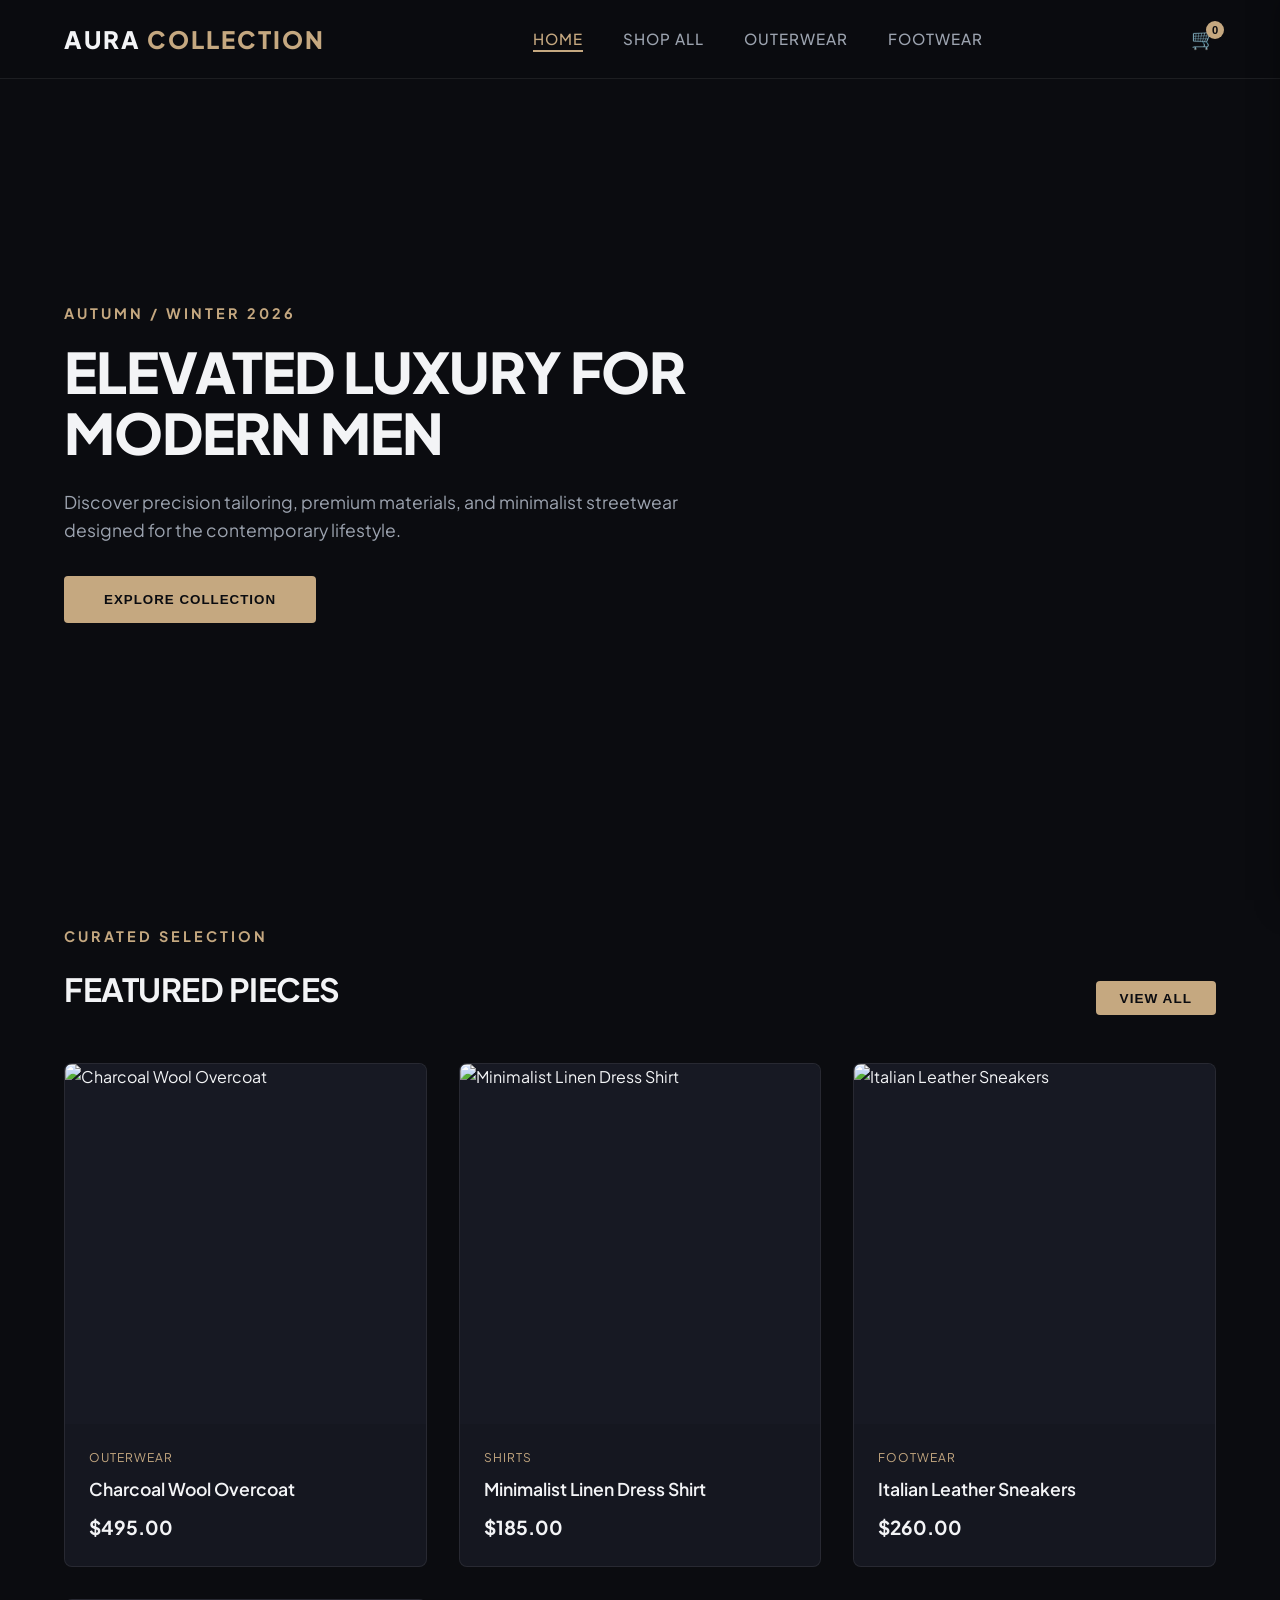
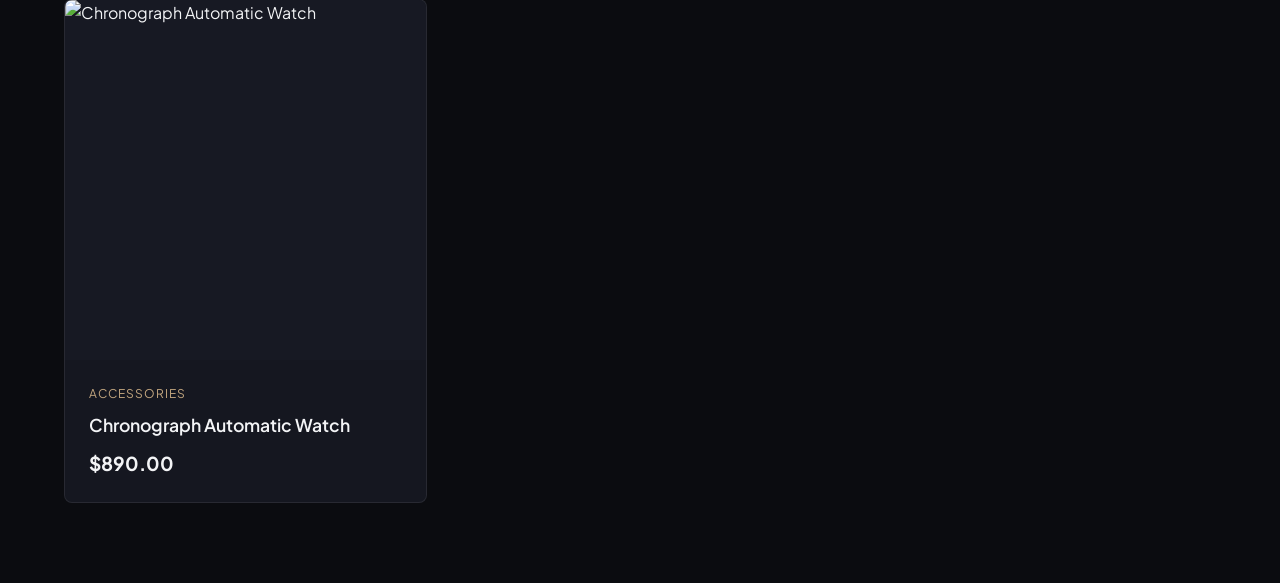
==== index.html @ 89513f7e "Add files via upload first commit" ====
<!DOCTYPE html>
<html lang="en">
<head>
  <meta charset="UTF-8">
  <meta name="viewport" content="width=device-width, initial-scale=1.0">
  <title>AURA | Modern Luxury Men's Wear</title>
  <meta name="description" content="Discover premium luxury streetwear and tailored menswear collections at AURA. High quality jackets, dress shirts, sneakers, and accessories.">
  <link rel="preconnect" href="https://fonts.googleapis.com">
  <link rel="preconnect" href="https://fonts.gstatic.com" crossorigin>
  <link href="https://fonts.googleapis.com/css2?family=Plus+Jakarta+Sans:wght@300;400;500;600;700;800&display=swap" rel="stylesheet">
  <link rel="stylesheet" href="styles.css">
  <script src="https://kit.fontawesome.com/a076d05399.js" crossorigin="anonymous"></script>
</head>
<body>

  <!-- Navigation -->
  <nav class="navbar">
    <a href="#" class="brand-logo" onclick="showPage('home')">AURA <span>COLLECTION</span></a>
    <ul class="nav-links">
      <li><a href="#home" class="nav-link active" onclick="showPage('home')">Home</a></li>
      <li><a href="#shop" class="nav-link" onclick="showPage('shop')">Shop All</a></li>
      <li><a href="#outerwear" class="nav-link" onclick="filterCategory('outerwear')">Outerwear</a></li>
      <li><a href="#footwear" class="nav-link" onclick="filterCategory('footwear')">Footwear</a></li>
    </ul>
    <div class="nav-actions">
      <button class="icon-btn" onclick="toggleCart()" id="cartIconBtn" aria-label="View Shopping Cart">
        🛒 <span class="badge" id="cartCount">0</span>
      </button>
    </div>
  </nav>

  <!-- HOME PAGE -->
  <div id="home" class="page-view active">
    <section class="hero-section">
      <div class="hero-content">
        <p class="hero-subtitle">Autumn / Winter 2026</p>
        <h1 class="hero-title">ELEVATED LUXURY FOR MODERN MEN</h1>
        <p class="hero-description">Discover precision tailoring, premium materials, and minimalist streetwear designed for the contemporary lifestyle.</p>
        <button class="btn-primary" onclick="showPage('shop')">Explore Collection</button>
      </div>
    </section>

    <section class="section">
      <div class="section-header">
        <div>
          <p class="hero-subtitle">Curated Selection</p>
          <h2 class="section-title">FEATURED PIECES</h2>
        </div>
        <button class="btn-primary" style="padding: 0.6rem 1.5rem; font-size: 0.85rem;" onclick="showPage('shop')">View All</button>
      </div>

      <div class="product-grid" id="featuredGrid">
        <!-- Injected via app.js -->
      </div>
    </section>
  </div>

  <!-- SHOP PAGE -->
  <div id="shop" class="page-view">
    <section class="section">
      <div class="section-header">
        <div>
          <p class="hero-subtitle">Catalog</p>
          <h2 class="section-title">ALL PRODUCTS</h2>
        </div>
      </div>
      <div class="product-grid" id="shopGrid">
        <!-- Injected via app.js -->
      </div>
    </section>
  </div>

  <!-- PRODUCT DETAIL PAGE -->
  <div id="product-detail" class="page-view">
    <div class="detail-container" id="detailContainer">
      <!-- Injected dynamically -->
    </div>
  </div>

  <!-- CART DRAWER -->
  <div class="cart-drawer" id="cartDrawer">
    <div class="cart-header">
      <h3>YOUR BAG</h3>
      <button class="icon-btn" onclick="toggleCart()">✕</button>
    </div>
    <div class="cart-items" id="cartItemsContainer">
      <p style="color: var(--text-muted); text-align: center; margin-top: 2rem;">Your cart is empty.</p>
    </div>
    <div class="cart-footer">
      <div class="cart-total">
        <span>Subtotal</span>
        <span id="cartSubtotal">$0.00</span>
      </div>
      <button class="btn-primary" style="width: 100%;" onclick="checkout()">Proceed to Checkout</button>
    </div>
  </div>

  <!-- TOAST CONTAINER -->
  <div class="toast-container" id="toastContainer"></div>

  <script src="app.js"></script>
</body>
</html>
---- styles.css ----
/* Modern Luxury Men's Wear Aesthetic */
:root {
  --bg-primary: #0b0c10;
  --bg-secondary: #12141c;
  --bg-card: rgba(26, 29, 41, 0.7);
  --accent-gold: #c5a880;
  --accent-gold-hover: #e0c397;
  --text-main: #f3f4f6;
  --text-muted: #9ca3af;
  --border-color: rgba(255, 255, 255, 0.08);
  --font-family: 'Plus Jakarta Sans', -apple-system, BlinkMacSystemFont, sans-serif;
  --transition: all 0.3s cubic-bezier(0.4, 0, 0.2, 1);
}

* {
  margin: 0;
  padding: 0;
  box-sizing: border-box;
}

body {
  font-family: var(--font-family);
  background-color: var(--bg-primary);
  color: var(--text-main);
  overflow-x: hidden;
  line-height: 1.6;
}

/* Glassmorphism Navigation */
.navbar {
  position: fixed;
  top: 0;
  left: 0;
  width: 100%;
  display: flex;
  justify-content: space-between;
  align-items: center;
  padding: 1.25rem 4rem;
  background: rgba(11, 12, 16, 0.8);
  backdrop-filter: blur(16px);
  -webkit-backdrop-filter: blur(16px);
  border-bottom: 1px solid var(--border-color);
  z-index: 1000;
  transition: var(--transition);
}

.brand-logo {
  font-size: 1.5rem;
  font-weight: 800;
  letter-spacing: 2px;
  color: var(--text-main);
  text-transform: uppercase;
  text-decoration: none;
}

.brand-logo span {
  color: var(--accent-gold);
}

.nav-links {
  display: flex;
  gap: 2.5rem;
  list-style: none;
}

.nav-link {
  color: var(--text-muted);
  text-decoration: none;
  font-weight: 500;
  font-size: 0.95rem;
  letter-spacing: 1px;
  text-transform: uppercase;
  transition: var(--transition);
  position: relative;
}

.nav-link:hover, .nav-link.active {
  color: var(--accent-gold);
}

.nav-link::after {
  content: '';
  position: absolute;
  bottom: -4px;
  left: 0;
  width: 0%;
  height: 2px;
  background: var(--accent-gold);
  transition: var(--transition);
}

.nav-link:hover::after, .nav-link.active::after {
  width: 100%;
}

.nav-actions {
  display: flex;
  align-items: center;
  gap: 1.5rem;
}

.icon-btn {
  background: none;
  border: none;
  color: var(--text-main);
  font-size: 1.25rem;
  cursor: pointer;
  position: relative;
  transition: var(--transition);
}

.icon-btn:hover {
  color: var(--accent-gold);
  transform: translateY(-2px);
}

.badge {
  position: absolute;
  top: -6px;
  right: -8px;
  background: var(--accent-gold);
  color: var(--bg-primary);
  font-size: 0.7rem;
  font-weight: 700;
  width: 18px;
  height: 18px;
  border-radius: 50%;
  display: flex;
  align-items: center;
  justify-content: center;
}

/* Page Views Container */
.page-view {
  display: none;
  padding-top: 5rem;
  min-height: 100vh;
  animation: fadeIn 0.4s ease;
}

.page-view.active {
  display: block;
}

@keyframes fadeIn {
  from { opacity: 0; transform: translateY(10px); }
  to { opacity: 1; transform: translateY(0); }
}

/* Hero Section */
.hero-section {
  position: relative;
  height: 85vh;
  background: linear-gradient(to right, rgba(11, 12, 16, 0.9), rgba(11, 12, 16, 0.3)), url('images/hero.jpg') center/cover no-repeat;
  display: flex;
  align-items: center;
  padding: 0 4rem;
}

.hero-content {
  max-width: 650px;
}

.hero-subtitle {
  color: var(--accent-gold);
  font-size: 0.9rem;
  font-weight: 700;
  letter-spacing: 3px;
  text-transform: uppercase;
  margin-bottom: 1rem;
}

.hero-title {
  font-size: 3.5rem;
  line-height: 1.1;
  font-weight: 800;
  margin-bottom: 1.5rem;
  letter-spacing: -1px;
}

.hero-description {
  color: var(--text-muted);
  font-size: 1.1rem;
  margin-bottom: 2rem;
}

.btn-primary {
  display: inline-block;
  background: var(--accent-gold);
  color: var(--bg-primary);
  padding: 1rem 2.5rem;
  font-weight: 700;
  letter-spacing: 1px;
  text-transform: uppercase;
  text-decoration: none;
  border: none;
  border-radius: 4px;
  cursor: pointer;
  transition: var(--transition);
}

.btn-primary:hover {
  background: var(--accent-gold-hover);
  transform: translateY(-2px);
  box-shadow: 0 10px 25px rgba(197, 168, 128, 0.3);
}

/* Products Section */
.section {
  padding: 5rem 4rem;
}

.section-header {
  display: flex;
  justify-content: space-between;
  align-items: flex-end;
  margin-bottom: 3rem;
}

.section-title {
  font-size: 2rem;
  font-weight: 700;
  letter-spacing: -0.5px;
}

.product-grid {
  display: grid;
  grid-template-columns: repeat(auto-fill, minmax(280px, 1fr));
  gap: 2rem;
}

.product-card {
  background: var(--bg-card);
  border: 1px solid var(--border-color);
  border-radius: 8px;
  overflow: hidden;
  transition: var(--transition);
  cursor: pointer;
}

.product-card:hover {
  transform: translateY(-8px);
  border-color: rgba(197, 168, 128, 0.4);
  box-shadow: 0 15px 35px rgba(0, 0, 0, 0.5);
}

.product-image-wrap {
  position: relative;
  width: 100%;
  height: 360px;
  overflow: hidden;
  background: #171923;
}

.product-image {
  width: 100%;
  height: 100%;
  object-fit: cover;
  transition: transform 0.5s ease;
}

.product-card:hover .product-image {
  transform: scale(1.08);
}

.product-info {
  padding: 1.5rem;
}

.product-category {
  color: var(--accent-gold);
  font-size: 0.75rem;
  text-transform: uppercase;
  letter-spacing: 1px;
  margin-bottom: 0.5rem;
}

.product-name {
  font-size: 1.1rem;
  font-weight: 600;
  margin-bottom: 0.5rem;
}

.product-price {
  font-size: 1.2rem;
  font-weight: 700;
  color: var(--text-main);
}

/* Product Detail Page */
.detail-container {
  display: grid;
  grid-template-columns: 1fr 1fr;
  gap: 4rem;
  padding: 3rem 4rem;
  max-width: 1300px;
  margin: 0 auto;
}

.detail-gallery img {
  width: 100%;
  height: 550px;
  object-fit: cover;
  border-radius: 8px;
  border: 1px solid var(--border-color);
}

.detail-info {
  display: flex;
  flex-direction: column;
  justify-content: center;
}

.size-selector {
  display: flex;
  gap: 0.75rem;
  margin: 1.5rem 0;
}

.size-btn {
  width: 45px;
  height: 45px;
  border: 1px solid var(--border-color);
  background: transparent;
  color: var(--text-main);
  border-radius: 4px;
  font-weight: 600;
  cursor: pointer;
  transition: var(--transition);
}

.size-btn:hover, .size-btn.selected {
  border-color: var(--accent-gold);
  background: var(--accent-gold);
  color: var(--bg-primary);
}

/* Slide-out Cart Drawer */
.cart-drawer {
  position: fixed;
  top: 0;
  right: -420px;
  width: 400px;
  height: 100vh;
  background: var(--bg-secondary);
  border-left: 1px solid var(--border-color);
  z-index: 1001;
  transition: right 0.4s cubic-bezier(0.4, 0, 0.2, 1);
  display: flex;
  flex-direction: column;
  padding: 2rem;
  box-shadow: -10px 0 30px rgba(0,0,0,0.7);
}

.cart-drawer.open {
  right: 0;
}

.cart-header {
  display: flex;
  justify-content: space-between;
  align-items: center;
  padding-bottom: 1.5rem;
  border-bottom: 1px solid var(--border-color);
}

.cart-items {
  flex: 1;
  overflow-y: auto;
  margin: 1.5rem 0;
}

.cart-item {
  display: flex;
  gap: 1rem;
  margin-bottom: 1.25rem;
  background: rgba(255, 255, 255, 0.03);
  padding: 0.75rem;
  border-radius: 6px;
}

.cart-item img {
  width: 70px;
  height: 85px;
  object-fit: cover;
  border-radius: 4px;
}

.cart-item-details {
  flex: 1;
}

.cart-footer {
  border-top: 1px solid var(--border-color);
  padding-top: 1.5rem;
}

.cart-total {
  display: flex;
  justify-content: space-between;
  font-size: 1.2rem;
  font-weight: 700;
  margin-bottom: 1.5rem;
}

/* Toast Notifications */
.toast-container {
  position: fixed;
  bottom: 2rem;
  right: 2rem;
  z-index: 2000;
}

.toast {
  background: var(--accent-gold);
  color: var(--bg-primary);
  padding: 1rem 1.5rem;
  border-radius: 6px;
  font-weight: 700;
  box-shadow: 0 10px 25px rgba(0, 0, 0, 0.4);
  margin-top: 0.5rem;
  animation: slideUp 0.3s ease;
}

@keyframes slideUp {
  from { opacity: 0; transform: translateY(20px); }
  to { opacity: 1; transform: translateY(0); }
}
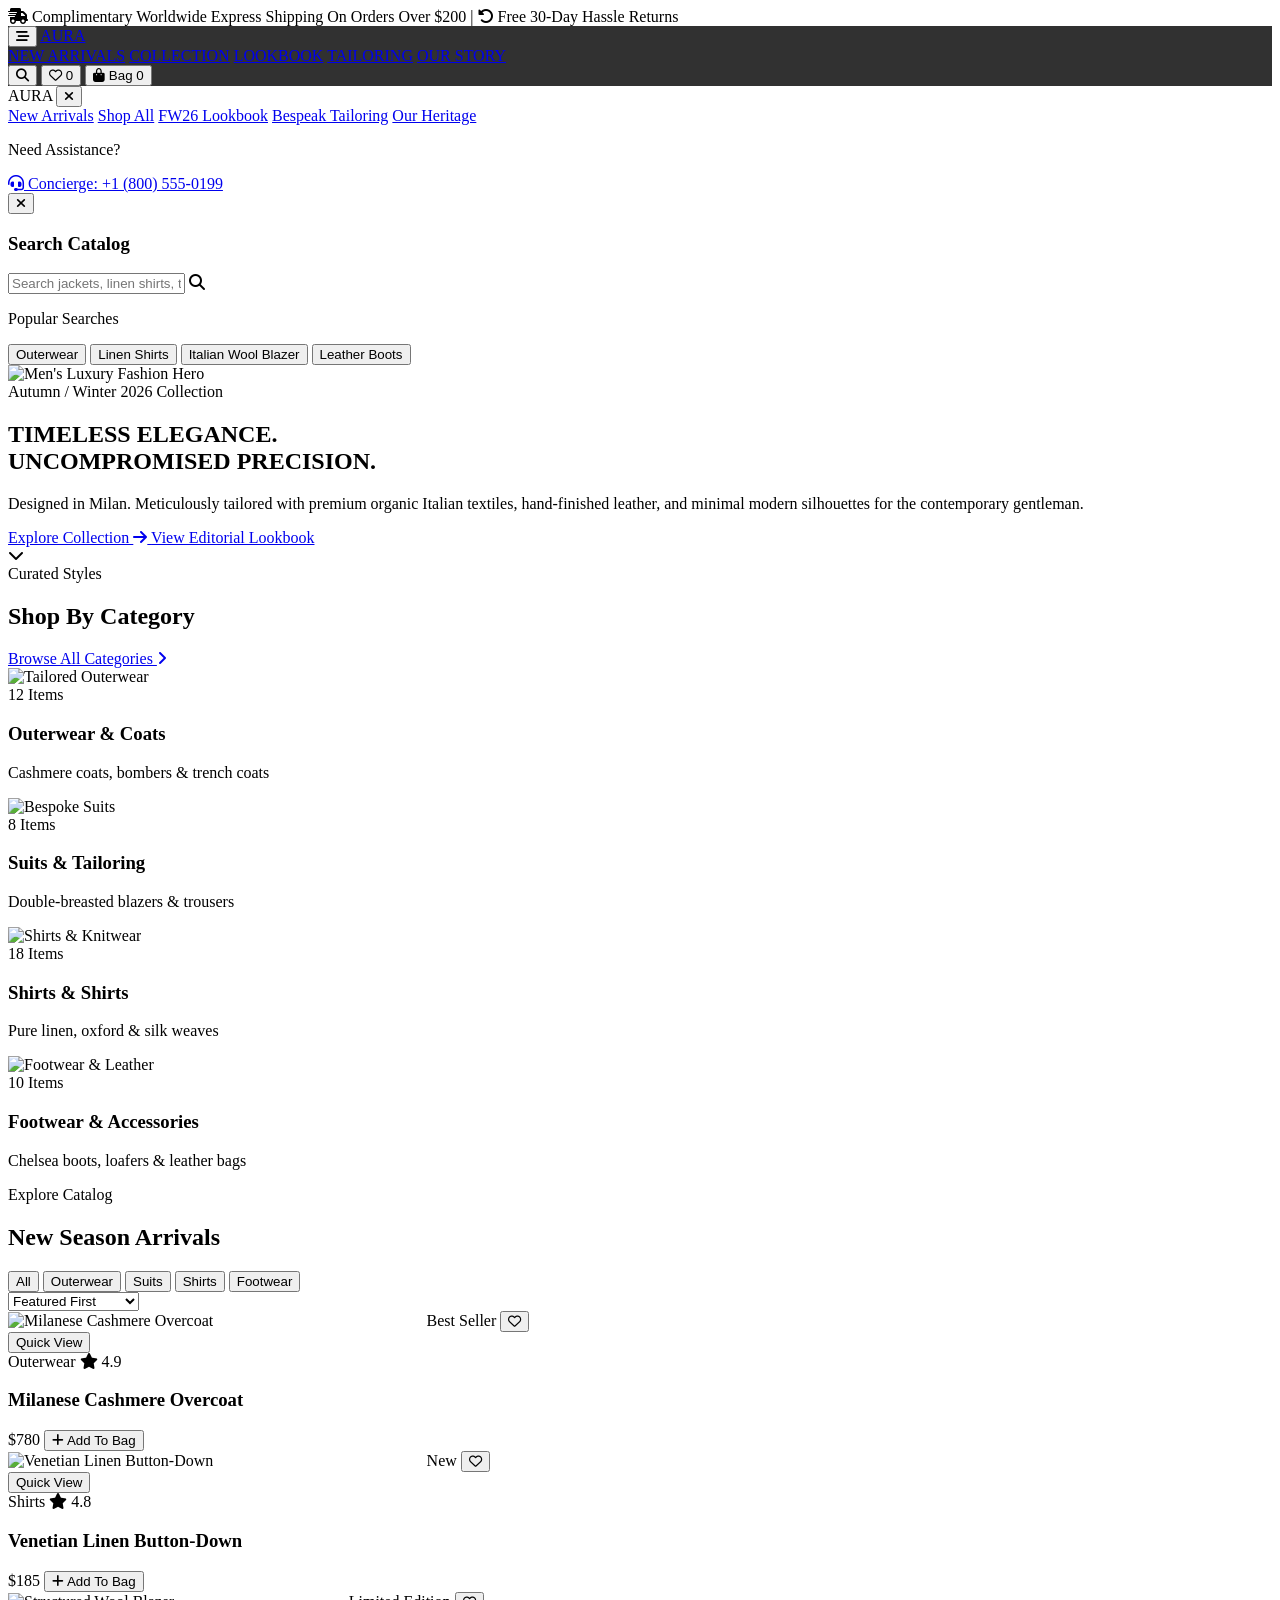
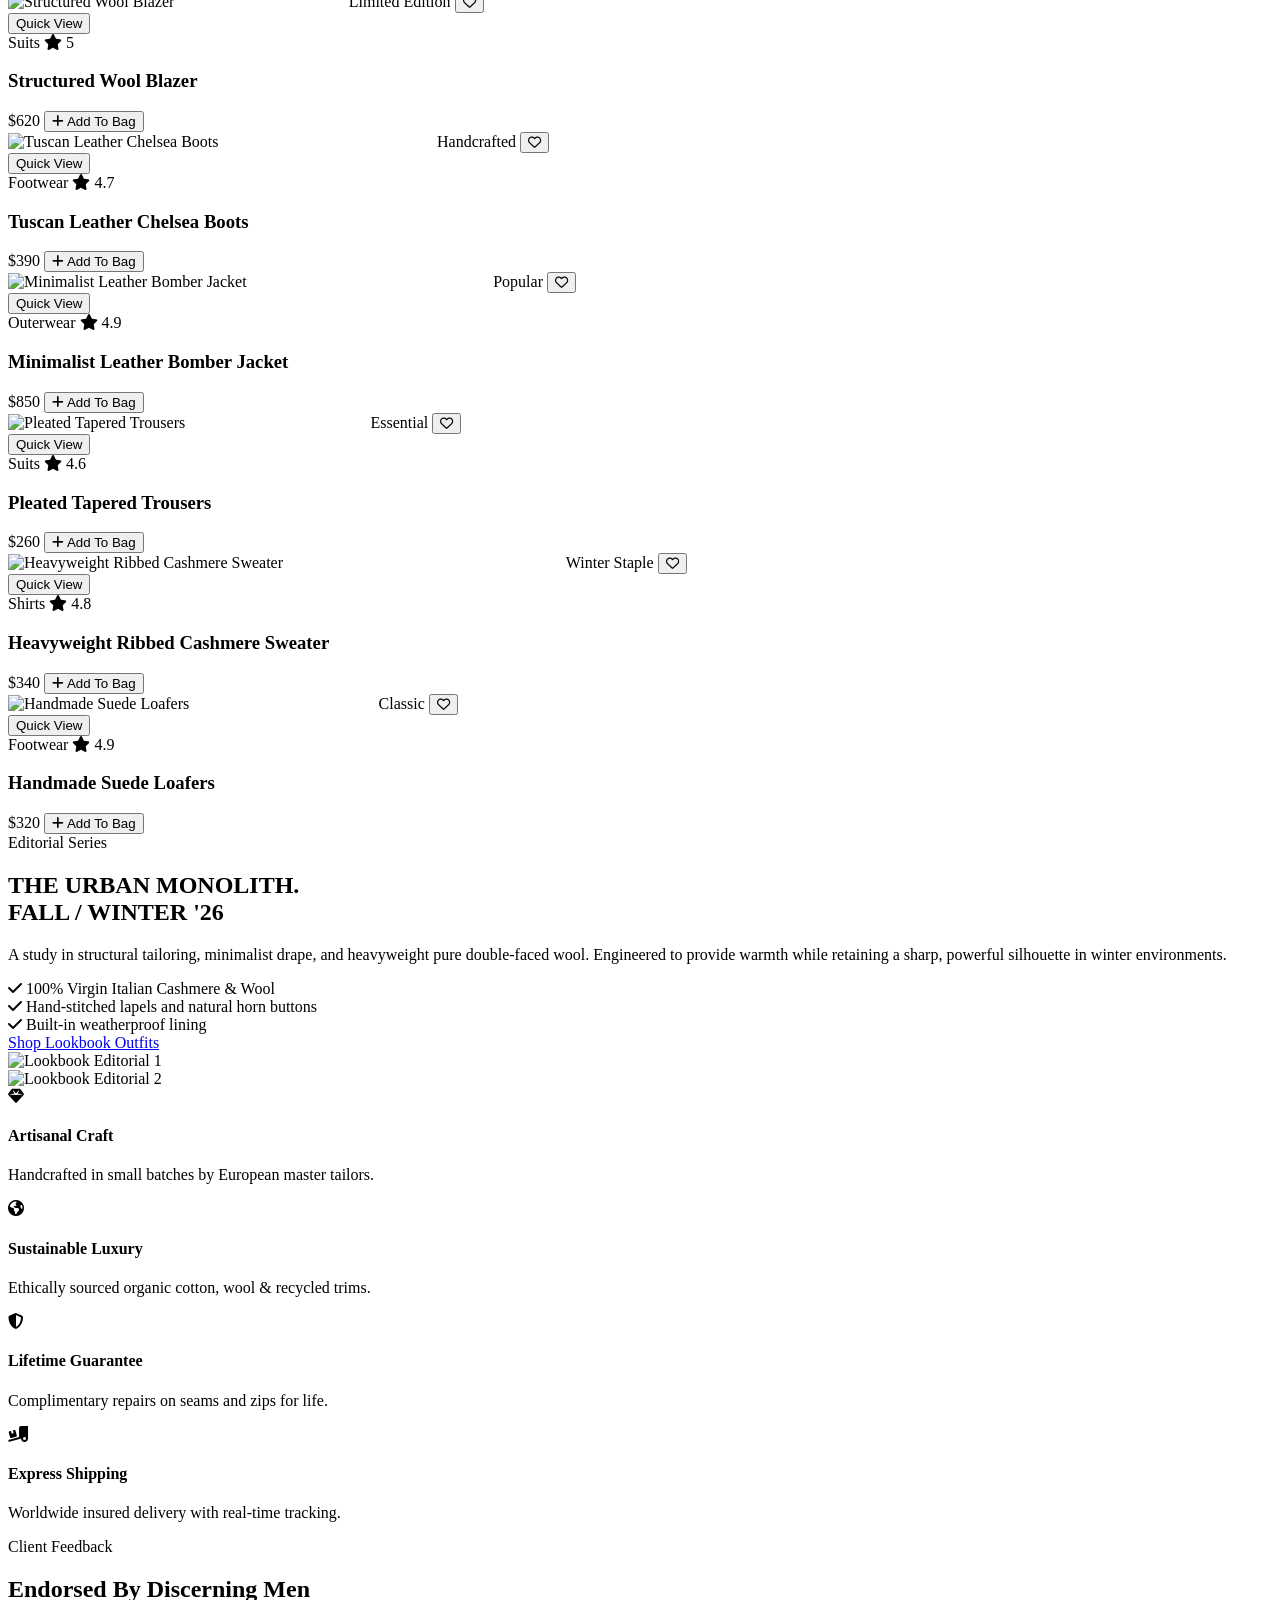
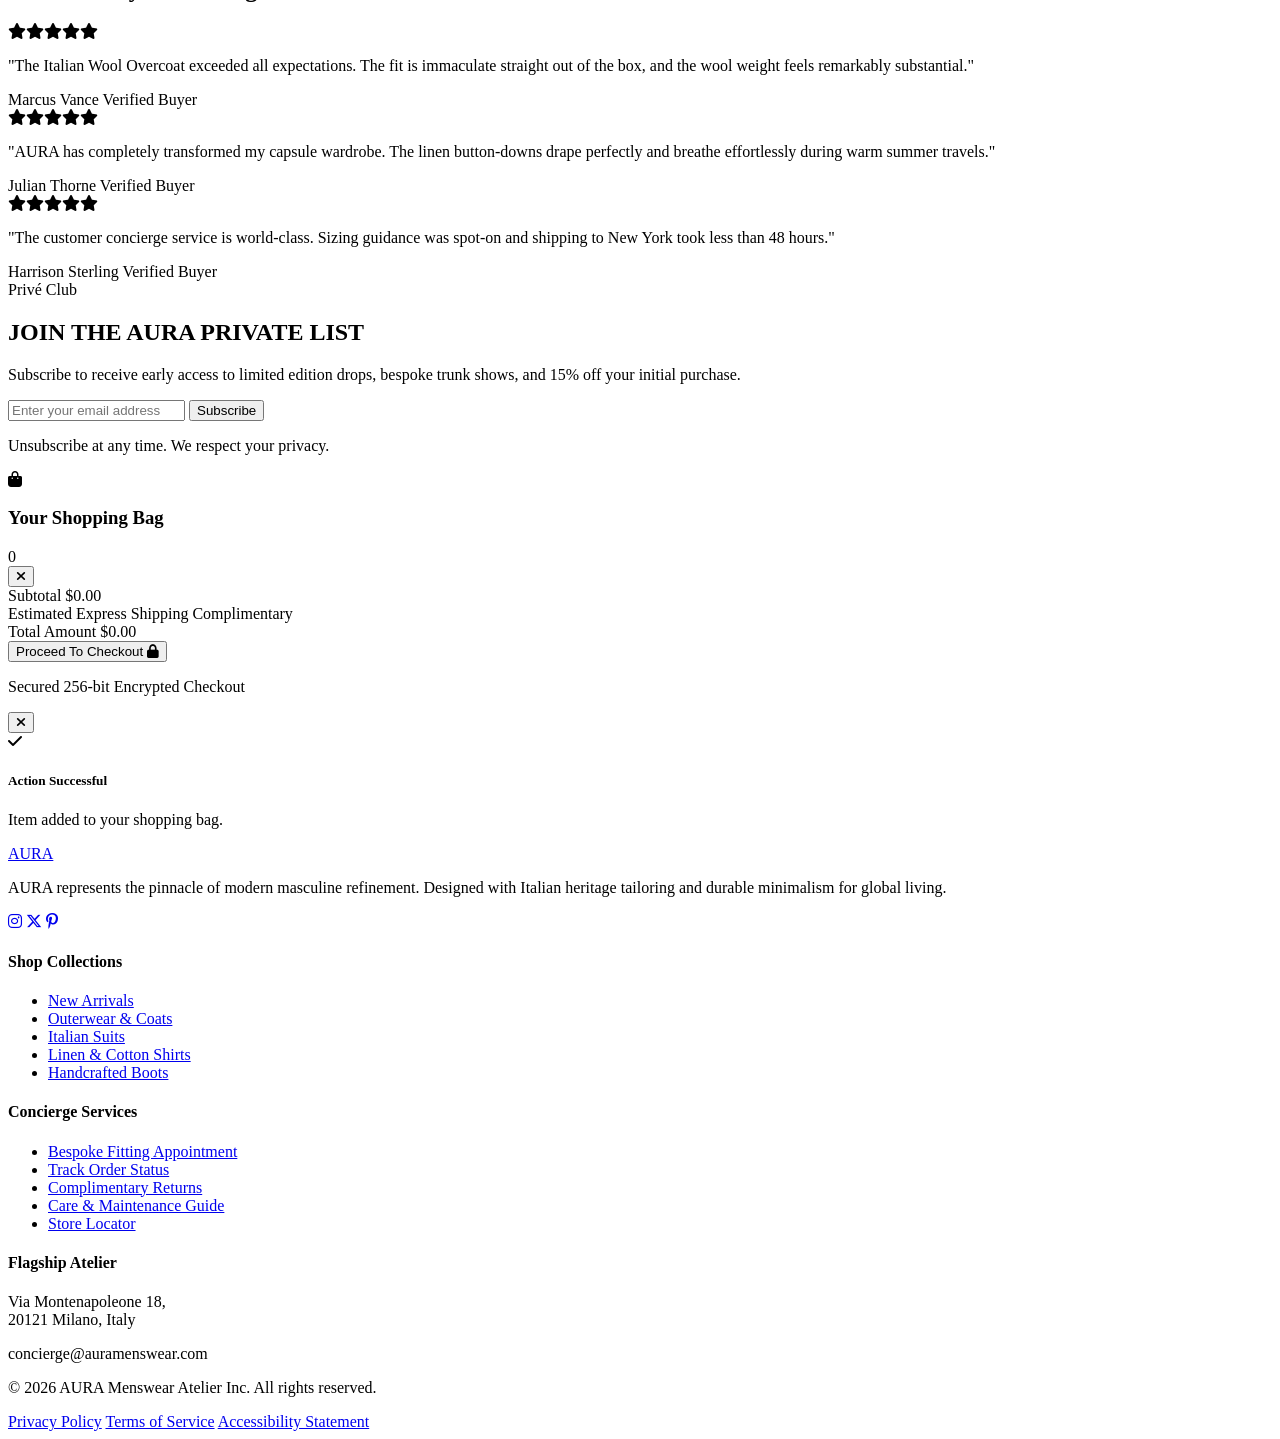
==== commit 68a4b3fb: "Rename men_s_fashion_e_commerce_website.html to index.html" ====
--- a/index.html
+++ b/index.html
@@ -1,103 +1,1061 @@
 <!DOCTYPE html>
-<html lang="en">
+<html lang="en" class="scroll-smooth">
 <head>
-  <meta charset="UTF-8">
-  <meta name="viewport" content="width=device-width, initial-scale=1.0">
-  <title>AURA | Modern Luxury Men's Wear</title>
-  <meta name="description" content="Discover premium luxury streetwear and tailored menswear collections at AURA. High quality jackets, dress shirts, sneakers, and accessories.">
-  <link rel="preconnect" href="https://fonts.googleapis.com">
-  <link rel="preconnect" href="https://fonts.gstatic.com" crossorigin>
-  <link href="https://fonts.googleapis.com/css2?family=Plus+Jakarta+Sans:wght@300;400;500;600;700;800&display=swap" rel="stylesheet">
-  <link rel="stylesheet" href="styles.css">
-  <script src="https://kit.fontawesome.com/a076d05399.js" crossorigin="anonymous"></script>
+    <meta charset="UTF-8">
+    <meta name="viewport" content="width=device-width, initial-scale=1.0">
+    <title>AURA | Modern Men's Apparel & Luxury Essentials</title>
+    
+    <!-- Tailwind CSS -->
+    <script src="https://cdn.tailwindcss.com"></script>
+    
+    <!-- Google Fonts -->
+    <link rel="preconnect" href="https://fonts.googleapis.com">
+    <link rel="preconnect" href="https://fonts.gstatic.com" crossorigin>
+    <link href="https://fonts.googleapis.com/css2?family=Plus+Jakarta+Sans:wght@300;400;500;600;700;800&family=Syne:wght@600;700;800&display=swap" rel="stylesheet">
+    
+    <!-- FontAwesome Icons -->
+    <link rel="stylesheet" href="https://cdnjs.cloudflare.com/ajax/libs/font-awesome/6.4.0/css/all.min.css">
+    
+    <script>
+        tailwind.config = {
+            theme: {
+                extend: {
+                    colors: {
+                        brand: {
+                            50: '#f6f6f6',
+                            100: '#e7e7e7',
+                            200: '#d1d1d1',
+                            300: '#b0b0b0',
+                            400: '#888888',
+                            500: '#6d6d6d',
+                            600: '#5d5d5d',
+                            700: '#4f4f4f',
+                            800: '#454545',
+                            900: '#1a1a1a',
+                            950: '#0d0d0d',
+                        },
+                        accent: '#c5a880',
+                        accentHover: '#b3956b',
+                    },
+                    fontFamily: {
+                        sans: ['"Plus Jakarta Sans"', 'sans-serif'],
+                        display: ['"Syne"', 'sans-serif'],
+                    }
+                }
+            }
+        }
+    </script>
+    
+    <style>
+        /* Custom scrollbar and animations */
+        ::-webkit-scrollbar {
+            width: 6px;
+        }
+        ::-webkit-scrollbar-track {
+            background: #0d0d0d;
+        }
+        ::-webkit-scrollbar-thumb {
+            background: #333;
+            border-radius: 3px;
+        }
+        ::-webkit-scrollbar-thumb:hover {
+            background: #c5a880;
+        }
+        
+        .glass-nav {
+            background: rgba(13, 13, 13, 0.85);
+            backdrop-filter: blur(12px);
+            -webkit-backdrop-filter: blur(12px);
+        }
+        
+        .product-card:hover .product-img-secondary {
+            opacity: 1;
+        }
+        
+        .product-card .product-img-secondary {
+            opacity: 0;
+            transition: opacity 0.4s ease-in-out;
+        }
+        
+        .badge-pulse {
+            animation: pulse 2s infinite;
+        }
+        @keyframes pulse {
+            0% { transform: scale(1); opacity: 1; }
+            50% { transform: scale(1.05); opacity: 0.8; }
+            100% { transform: scale(1); opacity: 1; }
+        }
+    </style>
 </head>
-<body>
-
-  <!-- Navigation -->
-  <nav class="navbar">
-    <a href="#" class="brand-logo" onclick="showPage('home')">AURA <span>COLLECTION</span></a>
-    <ul class="nav-links">
-      <li><a href="#home" class="nav-link active" onclick="showPage('home')">Home</a></li>
-      <li><a href="#shop" class="nav-link" onclick="showPage('shop')">Shop All</a></li>
-      <li><a href="#outerwear" class="nav-link" onclick="filterCategory('outerwear')">Outerwear</a></li>
-      <li><a href="#footwear" class="nav-link" onclick="filterCategory('footwear')">Footwear</a></li>
-    </ul>
-    <div class="nav-actions">
-      <button class="icon-btn" onclick="toggleCart()" id="cartIconBtn" aria-label="View Shopping Cart">
-        🛒 <span class="badge" id="cartCount">0</span>
-      </button>
+<body class="bg-brand-950 text-neutral-100 font-sans antialiased min-h-screen flex flex-col justify-between selection:bg-accent selection:text-black">
+
+    <!-- Top Announcement Bar -->
+    <div class="bg-accent text-black text-xs font-semibold py-2 px-4 text-center tracking-wider uppercase flex items-center justify-center gap-3">
+        <span><i class="fa-solid fa-truck-fast mr-1"></i> Complimentary Worldwide Express Shipping On Orders Over $200</span>
+        <span class="hidden md:inline">|</span>
+        <span class="hidden md:inline"><i class="fa-solid fa-rotate-left mr-1"></i> Free 30-Day Hassle Returns</span>
     </div>
-  </nav>
-
-  <!-- HOME PAGE -->
-  <div id="home" class="page-view active">
-    <section class="hero-section">
-      <div class="hero-content">
-        <p class="hero-subtitle">Autumn / Winter 2026</p>
-        <h1 class="hero-title">ELEVATED LUXURY FOR MODERN MEN</h1>
-        <p class="hero-description">Discover precision tailoring, premium materials, and minimalist streetwear designed for the contemporary lifestyle.</p>
-        <button class="btn-primary" onclick="showPage('shop')">Explore Collection</button>
-      </div>
-    </section>
-
-    <section class="section">
-      <div class="section-header">
+
+    <!-- Main Navigation Header -->
+    <header class="sticky top-0 z-40 w-full glass-nav border-b border-neutral-800 transition-all duration-300" id="mainHeader">
+        <div class="max-w-7xl mx-auto px-4 sm:px-6 lg:px-8 h-20 flex items-center justify-between">
+            
+            <!-- Mobile Menu Toggle -->
+            <button id="mobileMenuBtn" class="lg:hidden p-2 text-neutral-300 hover:text-white focus:outline-none" aria-label="Toggle Navigation">
+                <i class="fa-solid fa-bars-staggered text-xl"></i>
+            </button>
+
+            <!-- Brand Logo -->
+            <a href="#" class="flex items-center space-x-2 group">
+                <span class="font-display text-2xl sm:text-3xl font-extrabold tracking-widest text-white group-hover:text-accent transition-colors">AURA</span>
+                <span class="w-1.5 h-1.5 rounded-full bg-accent"></span>
+            </a>
+
+            <!-- Desktop Navigation Links -->
+            <nav class="hidden lg:flex items-center space-x-8 text-sm font-medium tracking-wide">
+                <a href="#new-arrivals" class="text-neutral-300 hover:text-accent transition-colors py-1">NEW ARRIVALS</a>
+                <a href="#shop" class="text-neutral-300 hover:text-accent transition-colors py-1">COLLECTION</a>
+                <a href="#lookbook" class="text-neutral-300 hover:text-accent transition-colors py-1">LOOKBOOK</a>
+                <a href="#tailoring" class="text-neutral-300 hover:text-accent transition-colors py-1">TAILORING</a>
+                <a href="#about" class="text-neutral-300 hover:text-accent transition-colors py-1">OUR STORY</a>
+            </nav>
+
+            <!-- User Actions & Cart Controls -->
+            <div class="flex items-center space-x-4 sm:space-x-6">
+                <!-- Search Trigger -->
+                <button id="openSearchBtn" class="p-2 text-neutral-300 hover:text-accent transition-colors" aria-label="Search">
+                    <i class="fa-solid fa-magnifying-glass text-lg"></i>
+                </button>
+
+                <!-- Wishlist Trigger -->
+                <button id="wishlistBtn" class="p-2 text-neutral-300 hover:text-accent transition-colors relative" aria-label="Wishlist">
+                    <i class="fa-regular fa-heart text-lg"></i>
+                    <span id="wishlistCount" class="absolute -top-1 -right-1 bg-accent text-black font-bold text-[10px] w-4 h-4 rounded-full flex items-center justify-center hidden">0</span>
+                </button>
+
+                <!-- Shopping Bag Trigger -->
+                <button id="openCartBtn" class="p-2 text-neutral-300 hover:text-accent transition-colors relative flex items-center space-x-2 bg-neutral-900 border border-neutral-800 px-3.5 py-1.5 rounded-full" aria-label="Cart">
+                    <i class="fa-solid fa-bag-shopping text-sm text-accent"></i>
+                    <span class="text-xs font-semibold tracking-wider uppercase">Bag</span>
+                    <span id="cartBadge" class="bg-accent text-black font-bold text-[11px] px-1.5 py-0.5 rounded-full min-w-[18px] text-center">0</span>
+                </button>
+            </div>
+        </div>
+    </header>
+
+    <!-- Mobile Sidebar Navigation -->
+    <div id="mobileMenu" class="fixed inset-0 z-50 bg-black/80 backdrop-blur-md opacity-0 pointer-events-none transition-opacity duration-300 lg:hidden">
+        <div class="fixed left-0 top-0 bottom-0 w-4/5 max-w-sm bg-brand-900 border-r border-neutral-800 p-6 flex flex-col justify-between -translate-x-full transition-transform duration-300 id-mobile-panel">
+            <div>
+                <div class="flex items-center justify-between mb-8">
+                    <span class="font-display text-2xl font-bold tracking-widest text-white">AURA</span>
+                    <button id="closeMobileMenuBtn" class="p-2 text-neutral-400 hover:text-white">
+                        <i class="fa-solid fa-xmark text-xl"></i>
+                    </button>
+                </div>
+                <nav class="flex flex-col space-y-4 text-lg font-medium">
+                    <a href="#new-arrivals" class="mobile-link text-neutral-200 hover:text-accent py-2 border-b border-neutral-800">New Arrivals</a>
+                    <a href="#shop" class="mobile-link text-neutral-200 hover:text-accent py-2 border-b border-neutral-800">Shop All</a>
+                    <a href="#lookbook" class="mobile-link text-neutral-200 hover:text-accent py-2 border-b border-neutral-800">FW26 Lookbook</a>
+                    <a href="#tailoring" class="mobile-link text-neutral-200 hover:text-accent py-2 border-b border-neutral-800">Bespeak Tailoring</a>
+                    <a href="#about" class="mobile-link text-neutral-200 hover:text-accent py-2 border-b border-neutral-800">Our Heritage</a>
+                </nav>
+            </div>
+            <div class="pt-6 border-t border-neutral-800">
+                <p class="text-xs text-neutral-400 mb-2">Need Assistance?</p>
+                <a href="tel:+18005550199" class="text-sm text-accent hover:underline flex items-center gap-2">
+                    <i class="fa-solid fa-headset"></i> Concierge: +1 (800) 555-0199
+                </a>
+            </div>
+        </div>
+    </div>
+
+    <!-- Search Overlay Modal -->
+    <div id="searchModal" class="fixed inset-0 z-50 bg-black/90 backdrop-blur-md hidden opacity-0 transition-opacity duration-300 flex items-start justify-center pt-24 px-4">
+        <div class="max-w-2xl w-full bg-brand-900 border border-neutral-800 rounded-2xl p-6 shadow-2xl relative">
+            <button id="closeSearchBtn" class="absolute top-6 right-6 text-neutral-400 hover:text-white">
+                <i class="fa-solid fa-xmark text-xl"></i>
+            </button>
+            <h3 class="text-xs uppercase tracking-widest text-accent font-semibold mb-4">Search Catalog</h3>
+            <div class="relative">
+                <input type="text" id="searchInput" placeholder="Search jackets, linen shirts, trousers..." class="w-full bg-neutral-950 border border-neutral-700 rounded-xl px-4 py-3 pl-11 text-white focus:outline-none focus:border-accent text-sm">
+                <i class="fa-solid fa-magnifying-glass absolute left-4 top-3.5 text-neutral-500"></i>
+            </div>
+            <div class="mt-6">
+                <p class="text-xs text-neutral-400 uppercase tracking-wider mb-3">Popular Searches</p>
+                <div class="flex flex-wrap gap-2" id="quickSearchTags">
+                    <button class="text-xs bg-neutral-800 hover:bg-neutral-700 text-neutral-300 px-3 py-1.5 rounded-full transition-colors" onclick="setSearch('Outerwear')">Outerwear</button>
+                    <button class="text-xs bg-neutral-800 hover:bg-neutral-700 text-neutral-300 px-3 py-1.5 rounded-full transition-colors" onclick="setSearch('Linen')">Linen Shirts</button>
+                    <button class="text-xs bg-neutral-800 hover:bg-neutral-700 text-neutral-300 px-3 py-1.5 rounded-full transition-colors" onclick="setSearch('Wool')">Italian Wool Blazer</button>
+                    <button class="text-xs bg-neutral-800 hover:bg-neutral-700 text-neutral-300 px-3 py-1.5 rounded-full transition-colors" onclick="setSearch('Leather')">Leather Boots</button>
+                </div>
+            </div>
+        </div>
+    </div>
+
+    <main class="flex-grow">
+        <!-- Hero Section -->
+        <section class="relative min-h-[85vh] flex items-center justify-center overflow-hidden bg-brand-950">
+            <!-- Background Image with Overlay -->
+            <div class="absolute inset-0 z-0">
+                <img src="https://images.unsplash.com/photo-1617137968427-85924c800a22?auto=format&fit=crop&w=2000&q=80" alt="Men's Luxury Fashion Hero" class="w-full h-full object-cover object-top opacity-40 scale-105 transform hover:scale-100 transition-transform duration-10000">
+                <div class="absolute inset-0 bg-gradient-to-t from-brand-950 via-brand-950/40 to-transparent"></div>
+            </div>
+
+            <div class="relative z-10 max-w-5xl mx-auto text-center px-4 sm:px-6 lg:px-8 py-20">
+                <span class="inline-block px-4 py-1.5 rounded-full border border-accent/40 bg-black/40 text-accent text-xs tracking-widest font-semibold uppercase mb-6 backdrop-blur-md">
+                    Autumn / Winter 2026 Collection
+                </span>
+                <h1 class="font-display text-4xl sm:text-6xl md:text-7xl font-extrabold text-white tracking-tight leading-tight mb-6">
+                    TIMELESS ELEGANCE.<br>
+                    <span class="text-transparent bg-clip-text bg-gradient-to-r from-white via-neutral-300 to-accent">UNCOMPROMISED PRECISION.</span>
+                </h1>
+                <p class="max-w-2xl mx-auto text-base sm:text-lg text-neutral-300 mb-10 font-light leading-relaxed">
+                    Designed in Milan. Meticulously tailored with premium organic Italian textiles, hand-finished leather, and minimal modern silhouettes for the contemporary gentleman.
+                </p>
+                <div class="flex flex-col sm:flex-row items-center justify-center gap-4">
+                    <a href="#shop" class="w-full sm:w-auto bg-accent hover:bg-accentHover text-black font-bold px-8 py-4 rounded-xl shadow-lg transition-all transform hover:-translate-y-0.5 tracking-wider uppercase text-xs flex items-center justify-center gap-2">
+                        Explore Collection <i class="fa-solid fa-arrow-right"></i>
+                    </a>
+                    <a href="#lookbook" class="w-full sm:w-auto bg-neutral-900/80 hover:bg-neutral-800 text-white border border-neutral-700 px-8 py-4 rounded-xl backdrop-blur-md transition-all uppercase text-xs tracking-wider font-semibold text-center">
+                        View Editorial Lookbook
+                    </a>
+                </div>
+            </div>
+            
+            <!-- Bottom Indicator Scroll -->
+            <div class="absolute bottom-6 left-1/2 -translate-x-1/2 text-neutral-500 animate-bounce hidden sm:block">
+                <i class="fa-solid fa-chevron-down text-lg"></i>
+            </div>
+        </section>
+
+        <!-- Featured Categories Grid -->
+        <section class="max-w-7xl mx-auto px-4 sm:px-6 lg:px-8 py-16">
+            <div class="flex flex-col md:flex-row md:items-end justify-between mb-10 border-b border-neutral-800 pb-4">
+                <div>
+                    <span class="text-accent text-xs font-semibold tracking-widest uppercase">Curated Styles</span>
+                    <h2 class="font-display text-2xl sm:text-3xl font-bold text-white mt-1">Shop By Category</h2>
+                </div>
+                <a href="#shop" class="text-xs text-neutral-400 hover:text-accent font-semibold tracking-wider uppercase mt-2 md:mt-0 flex items-center gap-1 transition-colors">
+                    Browse All Categories <i class="fa-solid fa-angle-right text-xs"></i>
+                </a>
+            </div>
+
+            <div class="grid grid-cols-1 sm:grid-cols-2 lg:grid-cols-4 gap-6">
+                <!-- Category 1 -->
+                <div class="group relative rounded-2xl overflow-hidden h-96 bg-neutral-900 cursor-pointer border border-neutral-800" onclick="filterCategory('Outerwear')">
+                    <img src="https://images.unsplash.com/photo-1544441893-675973e31985?auto=format&fit=crop&w=800&q=80" alt="Tailored Outerwear" class="w-full h-full object-cover group-hover:scale-110 transition-transform duration-700 opacity-80 group-hover:opacity-100">
+                    <div class="absolute inset-0 bg-gradient-to-t from-black via-black/30 to-transparent"></div>
+                    <div class="absolute bottom-6 left-6 right-6">
+                        <span class="text-xs text-accent uppercase font-bold tracking-wider">12 Items</span>
+                        <h3 class="font-display text-xl font-bold text-white mt-1">Outerwear & Coats</h3>
+                        <p class="text-xs text-neutral-400 mt-1 opacity-0 group-hover:opacity-100 transition-opacity duration-300">Cashmere coats, bombers & trench coats</p>
+                    </div>
+                </div>
+
+                <!-- Category 2 -->
+                <div class="group relative rounded-2xl overflow-hidden h-96 bg-neutral-900 cursor-pointer border border-neutral-800" onclick="filterCategory('Suits')">
+                    <img src="https://images.unsplash.com/photo-1594938298603-c8148c4dae35?auto=format&fit=crop&w=800&q=80" alt="Bespoke Suits" class="w-full h-full object-cover group-hover:scale-110 transition-transform duration-700 opacity-80 group-hover:opacity-100">
+                    <div class="absolute inset-0 bg-gradient-to-t from-black via-black/30 to-transparent"></div>
+                    <div class="absolute bottom-6 left-6 right-6">
+                        <span class="text-xs text-accent uppercase font-bold tracking-wider">8 Items</span>
+                        <h3 class="font-display text-xl font-bold text-white mt-1">Suits & Tailoring</h3>
+                        <p class="text-xs text-neutral-400 mt-1 opacity-0 group-hover:opacity-100 transition-opacity duration-300">Double-breasted blazers & trousers</p>
+                    </div>
+                </div>
+
+                <!-- Category 3 -->
+                <div class="group relative rounded-2xl overflow-hidden h-96 bg-neutral-900 cursor-pointer border border-neutral-800" onclick="filterCategory('Shirts')">
+                    <img src="https://images.unsplash.com/photo-1602810318383-e386cc2a3ccf?auto=format&fit=crop&w=800&q=80" alt="Shirts & Knitwear" class="w-full h-full object-cover group-hover:scale-110 transition-transform duration-700 opacity-80 group-hover:opacity-100">
+                    <div class="absolute inset-0 bg-gradient-to-t from-black via-black/30 to-transparent"></div>
+                    <div class="absolute bottom-6 left-6 right-6">
+                        <span class="text-xs text-accent uppercase font-bold tracking-wider">18 Items</span>
+                        <h3 class="font-display text-xl font-bold text-white mt-1">Shirts & Shirts</h3>
+                        <p class="text-xs text-neutral-400 mt-1 opacity-0 group-hover:opacity-100 transition-opacity duration-300">Pure linen, oxford & silk weaves</p>
+                    </div>
+                </div>
+
+                <!-- Category 4 -->
+                <div class="group relative rounded-2xl overflow-hidden h-96 bg-neutral-900 cursor-pointer border border-neutral-800" onclick="filterCategory('Footwear')">
+                    <img src="https://images.unsplash.com/photo-1614252235316-8c857d38b5f4?auto=format&fit=crop&w=800&q=80" alt="Footwear & Leather" class="w-full h-full object-cover group-hover:scale-110 transition-transform duration-700 opacity-80 group-hover:opacity-100">
+                    <div class="absolute inset-0 bg-gradient-to-t from-black via-black/30 to-transparent"></div>
+                    <div class="absolute bottom-6 left-6 right-6">
+                        <span class="text-xs text-accent uppercase font-bold tracking-wider">10 Items</span>
+                        <h3 class="font-display text-xl font-bold text-white mt-1">Footwear & Accessories</h3>
+                        <p class="text-xs text-neutral-400 mt-1 opacity-0 group-hover:opacity-100 transition-opacity duration-300">Chelsea boots, loafers & leather bags</p>
+                    </div>
+                </div>
+            </div>
+        </section>
+
+        <!-- Main Shop / Catalog Section -->
+        <section id="shop" class="max-w-7xl mx-auto px-4 sm:px-6 lg:px-8 py-12 scroll-mt-20">
+            <!-- Catalog Header Controls -->
+            <div class="flex flex-col md:flex-row md:items-center justify-between gap-4 mb-8">
+                <div>
+                    <span class="text-accent text-xs font-semibold tracking-widest uppercase">Explore Catalog</span>
+                    <h2 class="font-display text-3xl font-bold text-white mt-1">New Season Arrivals</h2>
+                </div>
+
+                <!-- Filter & Sort Bar -->
+                <div class="flex flex-wrap items-center gap-3">
+                    <!-- Category Filter Buttons -->
+                    <div class="flex items-center bg-neutral-900 p-1 rounded-xl border border-neutral-800 overflow-x-auto max-w-full" id="categoryFilterContainer">
+                        <button class="cat-filter-btn px-4 py-2 rounded-lg text-xs font-semibold uppercase tracking-wider transition-all bg-accent text-black" data-cat="All">All</button>
+                        <button class="cat-filter-btn px-4 py-2 rounded-lg text-xs font-semibold uppercase tracking-wider text-neutral-400 hover:text-white transition-all" data-cat="Outerwear">Outerwear</button>
+                        <button class="cat-filter-btn px-4 py-2 rounded-lg text-xs font-semibold uppercase tracking-wider text-neutral-400 hover:text-white transition-all" data-cat="Suits">Suits</button>
+                        <button class="cat-filter-btn px-4 py-2 rounded-lg text-xs font-semibold uppercase tracking-wider text-neutral-400 hover:text-white transition-all" data-cat="Shirts">Shirts</button>
+                        <button class="cat-filter-btn px-4 py-2 rounded-lg text-xs font-semibold uppercase tracking-wider text-neutral-400 hover:text-white transition-all" data-cat="Footwear">Footwear</button>
+                    </div>
+
+                    <!-- Sort Select -->
+                    <select id="sortSelect" class="bg-neutral-900 border border-neutral-800 text-neutral-300 text-xs rounded-xl px-3 py-2.5 focus:outline-none focus:border-accent">
+                        <option value="featured">Featured First</option>
+                        <option value="price-low">Price: Low to High</option>
+                        <option value="price-high">Price: High to Low</option>
+                        <option value="rating">Highest Rated</option>
+                    </select>
+                </div>
+            </div>
+
+            <!-- Dynamic Product Grid -->
+            <div class="grid grid-cols-1 sm:grid-cols-2 lg:grid-cols-3 xl:grid-cols-4 gap-6" id="productGrid">
+                <!-- Products dynamically injected via JavaScript below -->
+            </div>
+        </section>
+
+        <!-- Lookbook Highlight Banner -->
+        <section id="lookbook" class="bg-neutral-900 border-y border-neutral-800 my-16 py-20 relative overflow-hidden">
+            <div class="max-w-7xl mx-auto px-4 sm:px-6 lg:px-8">
+                <div class="grid grid-cols-1 lg:grid-cols-12 gap-12 items-center">
+                    <div class="lg:col-span-5 space-y-6">
+                        <span class="text-accent text-xs font-semibold tracking-widest uppercase bg-accent/10 px-3 py-1 rounded-full border border-accent/30">Editorial Series</span>
+                        <h2 class="font-display text-3xl sm:text-4xl font-extrabold text-white leading-tight">
+                            THE URBAN MONOLITH.<br>FALL / WINTER '26
+                        </h2>
+                        <p class="text-neutral-400 text-sm leading-relaxed">
+                            A study in structural tailoring, minimalist drape, and heavyweight pure double-faced wool. Engineered to provide warmth while retaining a sharp, powerful silhouette in winter environments.
+                        </p>
+                        <div class="space-y-3 pt-2">
+                            <div class="flex items-center gap-3 text-sm text-neutral-300">
+                                <i class="fa-solid fa-check text-accent text-xs"></i> 100% Virgin Italian Cashmere & Wool
+                            </div>
+                            <div class="flex items-center gap-3 text-sm text-neutral-300">
+                                <i class="fa-solid fa-check text-accent text-xs"></i> Hand-stitched lapels and natural horn buttons
+                            </div>
+                            <div class="flex items-center gap-3 text-sm text-neutral-300">
+                                <i class="fa-solid fa-check text-accent text-xs"></i> Built-in weatherproof lining
+                            </div>
+                        </div>
+                        <div class="pt-4">
+                            <a href="#shop" class="inline-block bg-white text-black hover:bg-accent font-bold px-8 py-3.5 rounded-xl transition-all text-xs uppercase tracking-wider shadow-lg">
+                                Shop Lookbook Outfits
+                            </a>
+                        </div>
+                    </div>
+
+                    <div class="lg:col-span-7 grid grid-cols-2 gap-4">
+                        <div class="rounded-2xl overflow-hidden border border-neutral-800 shadow-2xl">
+                            <img src="https://images.unsplash.com/photo-1507679799987-c73779587ccf?auto=format&fit=crop&w=800&q=80" alt="Lookbook Editorial 1" class="w-full h-80 sm:h-96 object-cover hover:scale-105 transition-transform duration-500">
+                        </div>
+                        <div class="rounded-2xl overflow-hidden border border-neutral-800 shadow-2xl mt-8">
+                            <img src="https://images.unsplash.com/photo-1516257984-b1b4d707412e?auto=format&fit=crop&w=800&q=80" alt="Lookbook Editorial 2" class="w-full h-80 sm:h-96 object-cover hover:scale-105 transition-transform duration-500">
+                        </div>
+                    </div>
+                </div>
+            </div>
+        </section>
+
+        <!-- Brand Value Pillars -->
+        <section class="max-w-7xl mx-auto px-4 sm:px-6 lg:px-8 py-12">
+            <div class="grid grid-cols-1 md:grid-cols-4 gap-8 bg-brand-900 border border-neutral-800 rounded-2xl p-8">
+                <div class="flex items-start gap-4">
+                    <div class="w-12 h-12 rounded-xl bg-accent/10 border border-accent/20 flex items-center justify-center text-accent text-xl shrink-0">
+                        <i class="fa-solid fa-gem"></i>
+                    </div>
+                    <div>
+                        <h4 class="font-bold text-white text-sm">Artisanal Craft</h4>
+                        <p class="text-xs text-neutral-400 mt-1">Handcrafted in small batches by European master tailors.</p>
+                    </div>
+                </div>
+
+                <div class="flex items-start gap-4">
+                    <div class="w-12 h-12 rounded-xl bg-accent/10 border border-accent/20 flex items-center justify-center text-accent text-xl shrink-0">
+                        <i class="fa-solid fa-earth-americas"></i>
+                    </div>
+                    <div>
+                        <h4 class="font-bold text-white text-sm">Sustainable Luxury</h4>
+                        <p class="text-xs text-neutral-400 mt-1">Ethically sourced organic cotton, wool & recycled trims.</p>
+                    </div>
+                </div>
+
+                <div class="flex items-start gap-4">
+                    <div class="w-12 h-12 rounded-xl bg-accent/10 border border-accent/20 flex items-center justify-center text-accent text-xl shrink-0">
+                        <i class="fa-solid fa-shield-halved"></i>
+                    </div>
+                    <div>
+                        <h4 class="font-bold text-white text-sm">Lifetime Guarantee</h4>
+                        <p class="text-xs text-neutral-400 mt-1">Complimentary repairs on seams and zips for life.</p>
+                    </div>
+                </div>
+
+                <div class="flex items-start gap-4">
+                    <div class="w-12 h-12 rounded-xl bg-accent/10 border border-accent/20 flex items-center justify-center text-accent text-xl shrink-0">
+                        <i class="fa-solid fa-truck-ramp-box"></i>
+                    </div>
+                    <div>
+                        <h4 class="font-bold text-white text-sm">Express Shipping</h4>
+                        <p class="text-xs text-neutral-400 mt-1">Worldwide insured delivery with real-time tracking.</p>
+                    </div>
+                </div>
+            </div>
+        </section>
+
+        <!-- Testimonials Carousel Section -->
+        <section class="max-w-7xl mx-auto px-4 sm:px-6 lg:px-8 py-16">
+            <div class="text-center mb-12">
+                <span class="text-accent text-xs font-semibold tracking-widest uppercase">Client Feedback</span>
+                <h2 class="font-display text-3xl font-bold text-white mt-1">Endorsed By Discerning Men</h2>
+            </div>
+
+            <div class="grid grid-cols-1 md:grid-cols-3 gap-6">
+                <div class="bg-neutral-900 border border-neutral-800 p-6 rounded-2xl flex flex-col justify-between">
+                    <div>
+                        <div class="flex text-amber-400 text-xs mb-3 space-x-1">
+                            <i class="fa-solid fa-star"></i><i class="fa-solid fa-star"></i><i class="fa-solid fa-star"></i><i class="fa-solid fa-star"></i><i class="fa-solid fa-star"></i>
+                        </div>
+                        <p class="text-xs text-neutral-300 leading-relaxed italic">
+                            "The Italian Wool Overcoat exceeded all expectations. The fit is immaculate straight out of the box, and the wool weight feels remarkably substantial."
+                        </p>
+                    </div>
+                    <div class="mt-6 pt-4 border-t border-neutral-800 flex items-center justify-between">
+                        <span class="text-xs font-bold text-white">Marcus Vance</span>
+                        <span class="text-[10px] text-accent uppercase font-medium">Verified Buyer</span>
+                    </div>
+                </div>
+
+                <div class="bg-neutral-900 border border-neutral-800 p-6 rounded-2xl flex flex-col justify-between">
+                    <div>
+                        <div class="flex text-amber-400 text-xs mb-3 space-x-1">
+                            <i class="fa-solid fa-star"></i><i class="fa-solid fa-star"></i><i class="fa-solid fa-star"></i><i class="fa-solid fa-star"></i><i class="fa-solid fa-star"></i>
+                        </div>
+                        <p class="text-xs text-neutral-300 leading-relaxed italic">
+                            "AURA has completely transformed my capsule wardrobe. The linen button-downs drape perfectly and breathe effortlessly during warm summer travels."
+                        </p>
+                    </div>
+                    <div class="mt-6 pt-4 border-t border-neutral-800 flex items-center justify-between">
+                        <span class="text-xs font-bold text-white">Julian Thorne</span>
+                        <span class="text-[10px] text-accent uppercase font-medium">Verified Buyer</span>
+                    </div>
+                </div>
+
+                <div class="bg-neutral-900 border border-neutral-800 p-6 rounded-2xl flex flex-col justify-between">
+                    <div>
+                        <div class="flex text-amber-400 text-xs mb-3 space-x-1">
+                            <i class="fa-solid fa-star"></i><i class="fa-solid fa-star"></i><i class="fa-solid fa-star"></i><i class="fa-solid fa-star"></i><i class="fa-solid fa-star"></i>
+                        </div>
+                        <p class="text-xs text-neutral-300 leading-relaxed italic">
+                            "The customer concierge service is world-class. Sizing guidance was spot-on and shipping to New York took less than 48 hours."
+                        </p>
+                    </div>
+                    <div class="mt-6 pt-4 border-t border-neutral-800 flex items-center justify-between">
+                        <span class="text-xs font-bold text-white">Harrison Sterling</span>
+                        <span class="text-[10px] text-accent uppercase font-medium">Verified Buyer</span>
+                    </div>
+                </div>
+            </div>
+        </section>
+
+        <!-- Newsletter Subscription Section -->
+        <section class="max-w-7xl mx-auto px-4 sm:px-6 lg:px-8 py-12">
+            <div class="bg-gradient-to-r from-neutral-900 via-brand-900 to-neutral-900 border border-neutral-800 rounded-3xl p-8 sm:p-12 text-center relative overflow-hidden">
+                <div class="max-w-2xl mx-auto relative z-10">
+                    <span class="text-accent text-xs font-semibold tracking-widest uppercase">Privé Club</span>
+                    <h2 class="font-display text-3xl sm:text-4xl font-extrabold text-white mt-2 mb-4">JOIN THE AURA PRIVATE LIST</h2>
+                    <p class="text-neutral-400 text-sm mb-8">
+                        Subscribe to receive early access to limited edition drops, bespoke trunk shows, and 15% off your initial purchase.
+                    </p>
+                    <form id="newsletterForm" onsubmit="handleSubscribe(event)" class="flex flex-col sm:flex-row gap-3 max-w-md mx-auto">
+                        <input type="email" placeholder="Enter your email address" required class="bg-neutral-950 border border-neutral-700 text-white placeholder-neutral-500 rounded-xl px-4 py-3 text-sm flex-grow focus:outline-none focus:border-accent">
+                        <button type="submit" class="bg-accent hover:bg-accentHover text-black font-bold px-6 py-3 rounded-xl uppercase text-xs tracking-wider transition-colors shrink-0">
+                            Subscribe
+                        </button>
+                    </form>
+                    <p class="text-[10px] text-neutral-500 mt-4">Unsubscribe at any time. We respect your privacy.</p>
+                </div>
+            </div>
+        </section>
+    </main>
+
+    <!-- Cart Drawer Modal -->
+    <div id="cartDrawer" class="fixed inset-0 z-50 bg-black/80 backdrop-blur-sm opacity-0 pointer-events-none transition-opacity duration-300">
+        <div class="fixed right-0 top-0 bottom-0 w-full max-w-md bg-brand-900 border-l border-neutral-800 shadow-2xl p-6 flex flex-col justify-between translate-x-full transition-transform duration-300 id-cart-panel">
+            <!-- Header -->
+            <div>
+                <div class="flex items-center justify-between pb-4 border-b border-neutral-800">
+                    <div class="flex items-center space-x-2">
+                        <i class="fa-solid fa-bag-shopping text-accent"></i>
+                        <h3 class="font-display font-bold text-white text-lg">Your Shopping Bag</h3>
+                        <span id="drawerCartCount" class="text-xs bg-neutral-800 text-accent font-semibold px-2 py-0.5 rounded-full">0</span>
+                    </div>
+                    <button id="closeCartBtn" class="text-neutral-400 hover:text-white p-2">
+                        <i class="fa-solid fa-xmark text-xl"></i>
+                    </button>
+                </div>
+
+                <!-- Items Container -->
+                <div id="cartItemsList" class="my-4 space-y-4 max-h-[50vh] overflow-y-auto pr-1">
+                    <!-- Dynamic cart items rendered via JS -->
+                </div>
+            </div>
+
+            <!-- Cart Summary & Checkout -->
+            <div class="border-t border-neutral-800 pt-4 space-y-3">
+                <div class="flex justify-between text-xs text-neutral-400">
+                    <span>Subtotal</span>
+                    <span id="cartSubtotal" class="text-white font-semibold">$0.00</span>
+                </div>
+                <div class="flex justify-between text-xs text-neutral-400">
+                    <span>Estimated Express Shipping</span>
+                    <span class="text-accent">Complimentary</span>
+                </div>
+                <div class="flex justify-between text-sm font-bold text-white pt-2 border-t border-neutral-800">
+                    <span>Total Amount</span>
+                    <span id="cartTotal" class="text-accent">$0.00</span>
+                </div>
+
+                <button onclick="triggerCheckout()" class="w-full bg-accent hover:bg-accentHover text-black font-bold py-3.5 rounded-xl uppercase text-xs tracking-wider transition-all shadow-lg flex items-center justify-center gap-2 mt-4">
+                    Proceed To Checkout <i class="fa-solid fa-lock text-xs"></i>
+                </button>
+                <p class="text-[10px] text-center text-neutral-500">Secured 256-bit Encrypted Checkout</p>
+            </div>
+        </div>
+    </div>
+
+    <!-- Product Quick View Modal -->
+    <div id="quickViewModal" class="fixed inset-0 z-50 bg-black/90 backdrop-blur-md hidden opacity-0 transition-opacity duration-300 flex items-center justify-center p-4">
+        <div class="bg-brand-900 border border-neutral-800 rounded-3xl max-w-3xl w-full p-6 sm:p-8 relative overflow-hidden shadow-2xl">
+            <button id="closeQuickViewBtn" class="absolute top-4 right-4 z-10 w-9 h-9 rounded-full bg-neutral-800 hover:bg-neutral-700 text-white flex items-center justify-center">
+                <i class="fa-solid fa-xmark"></i>
+            </button>
+
+            <div class="grid grid-cols-1 md:grid-cols-2 gap-8 items-center" id="quickViewContent">
+                <!-- Modal content dynamically loaded here -->
+            </div>
+        </div>
+    </div>
+
+    <!-- Notification Toast -->
+    <div id="toastNotification" class="fixed bottom-6 right-6 z-50 bg-neutral-900 border border-accent/40 text-white px-5 py-3.5 rounded-2xl shadow-2xl flex items-center space-x-3 translate-y-24 opacity-0 transition-all duration-300 pointer-events-none">
+        <div class="w-8 h-8 rounded-full bg-accent/20 text-accent flex items-center justify-center shrink-0">
+            <i class="fa-solid fa-check text-xs"></i>
+        </div>
         <div>
-          <p class="hero-subtitle">Curated Selection</p>
-          <h2 class="section-title">FEATURED PIECES</h2>
+            <h5 id="toastTitle" class="text-xs font-bold">Action Successful</h5>
+            <p id="toastMessage" class="text-[11px] text-neutral-400">Item added to your shopping bag.</p>
         </div>
-        <button class="btn-primary" style="padding: 0.6rem 1.5rem; font-size: 0.85rem;" onclick="showPage('shop')">View All</button>
-      </div>
-
-      <div class="product-grid" id="featuredGrid">
-        <!-- Injected via app.js -->
-      </div>
-    </section>
-  </div>
-
-  <!-- SHOP PAGE -->
-  <div id="shop" class="page-view">
-    <section class="section">
-      <div class="section-header">
-        <div>
-          <p class="hero-subtitle">Catalog</p>
-          <h2 class="section-title">ALL PRODUCTS</h2>
+    </div>
+
+    <!-- Footer Section -->
+    <footer id="about" class="bg-black border-t border-neutral-800 pt-16 pb-12">
+        <div class="max-w-7xl mx-auto px-4 sm:px-6 lg:px-8">
+            <div class="grid grid-cols-1 md:grid-cols-5 gap-10 pb-12 border-b border-neutral-900">
+                <!-- Col 1: Brand Info -->
+                <div class="md:col-span-2 space-y-4">
+                    <a href="#" class="flex items-center space-x-2">
+                        <span class="font-display text-2xl font-extrabold tracking-widest text-white">AURA</span>
+                        <span class="w-1.5 h-1.5 rounded-full bg-accent"></span>
+                    </a>
+                    <p class="text-xs text-neutral-400 max-w-sm leading-relaxed">
+                        AURA represents the pinnacle of modern masculine refinement. Designed with Italian heritage tailoring and durable minimalism for global living.
+                    </p>
+                    <div class="flex space-x-4 pt-2">
+                        <a href="#" class="w-9 h-9 rounded-full bg-neutral-900 hover:bg-accent hover:text-black text-neutral-400 flex items-center justify-center transition-colors"><i class="fa-brands fa-instagram text-sm"></i></a>
+                        <a href="#" class="w-9 h-9 rounded-full bg-neutral-900 hover:bg-accent hover:text-black text-neutral-400 flex items-center justify-center transition-colors"><i class="fa-brands fa-x-twitter text-sm"></i></a>
+                        <a href="#" class="w-9 h-9 rounded-full bg-neutral-900 hover:bg-accent hover:text-black text-neutral-400 flex items-center justify-center transition-colors"><i class="fa-brands fa-pinterest-p text-sm"></i></a>
+                    </div>
+                </div>
+
+                <!-- Col 2: Navigation Links -->
+                <div>
+                    <h4 class="text-xs font-bold text-white uppercase tracking-widest mb-4">Shop Collections</h4>
+                    <ul class="space-y-2 text-xs text-neutral-400">
+                        <li><a href="#shop" class="hover:text-accent transition-colors">New Arrivals</a></li>
+                        <li><a href="#shop" class="hover:text-accent transition-colors">Outerwear & Coats</a></li>
+                        <li><a href="#shop" class="hover:text-accent transition-colors">Italian Suits</a></li>
+                        <li><a href="#shop" class="hover:text-accent transition-colors">Linen & Cotton Shirts</a></li>
+                        <li><a href="#shop" class="hover:text-accent transition-colors">Handcrafted Boots</a></li>
+                    </ul>
+                </div>
+
+                <!-- Col 3: Assistance -->
+                <div>
+                    <h4 class="text-xs font-bold text-white uppercase tracking-widest mb-4">Concierge Services</h4>
+                    <ul class="space-y-2 text-xs text-neutral-400">
+                        <li><a href="#" class="hover:text-accent transition-colors">Bespoke Fitting Appointment</a></li>
+                        <li><a href="#" class="hover:text-accent transition-colors">Track Order Status</a></li>
+                        <li><a href="#" class="hover:text-accent transition-colors">Complimentary Returns</a></li>
+                        <li><a href="#" class="hover:text-accent transition-colors">Care & Maintenance Guide</a></li>
+                        <li><a href="#" class="hover:text-accent transition-colors">Store Locator</a></li>
+                    </ul>
+                </div>
+
+                <!-- Col 4: Contact -->
+                <div>
+                    <h4 class="text-xs font-bold text-white uppercase tracking-widest mb-4">Flagship Atelier</h4>
+                    <p class="text-xs text-neutral-400 leading-relaxed mb-2">
+                        Via Montenapoleone 18,<br>20121 Milano, Italy
+                    </p>
+                    <p class="text-xs text-accent font-semibold">concierge@auramenswear.com</p>
+                </div>
+            </div>
+
+            <div class="pt-8 flex flex-col sm:flex-row items-center justify-between text-[11px] text-neutral-500 gap-4">
+                <p>&copy; 2026 AURA Menswear Atelier Inc. All rights reserved.</p>
+                <div class="flex space-x-6">
+                    <a href="#" class="hover:text-neutral-300">Privacy Policy</a>
+                    <a href="#" class="hover:text-neutral-300">Terms of Service</a>
+                    <a href="#" class="hover:text-neutral-300">Accessibility Statement</a>
+                </div>
+            </div>
         </div>
-      </div>
-      <div class="product-grid" id="shopGrid">
-        <!-- Injected via app.js -->
-      </div>
-    </section>
-  </div>
-
-  <!-- PRODUCT DETAIL PAGE -->
-  <div id="product-detail" class="page-view">
-    <div class="detail-container" id="detailContainer">
-      <!-- Injected dynamically -->
-    </div>
-  </div>
-
-  <!-- CART DRAWER -->
-  <div class="cart-drawer" id="cartDrawer">
-    <div class="cart-header">
-      <h3>YOUR BAG</h3>
-      <button class="icon-btn" onclick="toggleCart()">✕</button>
-    </div>
-    <div class="cart-items" id="cartItemsContainer">
-      <p style="color: var(--text-muted); text-align: center; margin-top: 2rem;">Your cart is empty.</p>
-    </div>
-    <div class="cart-footer">
-      <div class="cart-total">
-        <span>Subtotal</span>
-        <span id="cartSubtotal">$0.00</span>
-      </div>
-      <button class="btn-primary" style="width: 100%;" onclick="checkout()">Proceed to Checkout</button>
-    </div>
-  </div>
-
-  <!-- TOAST CONTAINER -->
-  <div class="toast-container" id="toastContainer"></div>
-
-  <script src="app.js"></script>
+    </footer>
+
+    <script>
+        // Product Data Repository
+        const products = [
+            {
+                id: 'p1',
+                name: 'Milanese Cashmere Overcoat',
+                category: 'Outerwear',
+                price: 780,
+                rating: 4.9,
+                badge: 'Best Seller',
+                imgPrimary: 'https://images.unsplash.com/photo-1544441893-675973e31985?auto=format&fit=crop&w=800&q=80',
+                imgSecondary: 'https://images.unsplash.com/photo-1539571696357-5a69c17a67c6?auto=format&fit=crop&w=800&q=80',
+                desc: 'Tailored from 100% Italian virgin cashmere blend. Double-breasted with natural horn buttons and structured shoulder pads for a commanding silhouette.',
+                sizes: ['S', 'M', 'L', 'XL']
+            },
+            {
+                id: 'p2',
+                name: 'Venetian Linen Button-Down',
+                category: 'Shirts',
+                price: 185,
+                rating: 4.8,
+                badge: 'New',
+                imgPrimary: 'https://images.unsplash.com/photo-1602810318383-e386cc2a3ccf?auto=format&fit=crop&w=800&q=80',
+                imgSecondary: 'https://images.unsplash.com/photo-1598033129183-c4f50c736f10?auto=format&fit=crop&w=800&q=80',
+                desc: 'Woven in Northern Italy from pre-washed organic flax linen. Lightweight, breathable, and designed with a semi-spread collar.',
+                sizes: ['M', 'L', 'XL']
+            },
+            {
+                id: 'p3',
+                name: 'Structured Wool Blazer',
+                category: 'Suits',
+                price: 620,
+                rating: 5.0,
+                badge: 'Limited Edition',
+                imgPrimary: 'https://images.unsplash.com/photo-1594938298603-c8148c4dae35?auto=format&fit=crop&w=800&q=80',
+                imgSecondary: 'https://images.unsplash.com/photo-1507679799987-c73779587ccf?auto=format&fit=crop&w=800&q=80',
+                desc: 'Crafted with Super 130s merino wool from Vitale Barberis Canonico. Soft canvas construction for natural mobility and effortless poise.',
+                sizes: ['40R', '42R', '44R']
+            },
+            {
+                id: 'p4',
+                name: 'Tuscan Leather Chelsea Boots',
+                category: 'Footwear',
+                price: 390,
+                rating: 4.7,
+                badge: 'Handcrafted',
+                imgPrimary: 'https://images.unsplash.com/photo-1614252235316-8c857d38b5f4?auto=format&fit=crop&w=800&q=80',
+                imgSecondary: 'https://images.unsplash.com/photo-1542291026-7eec264c27ff?auto=format&fit=crop&w=800&q=80',
+                desc: 'Hand-burnished full-grain calfskin leather with durable Goodyear welted leather soles and elastic side gussets.',
+                sizes: ['41', '42', '43', '44', '45']
+            },
+            {
+                id: 'p5',
+                name: 'Minimalist Leather Bomber Jacket',
+                category: 'Outerwear',
+                price: 850,
+                rating: 4.9,
+                badge: 'Popular',
+                imgPrimary: 'https://images.unsplash.com/photo-1520975954732-35dd22299614?auto=format&fit=crop&w=800&q=80',
+                imgSecondary: 'https://images.unsplash.com/photo-1551028719-00167b16eac5?auto=format&fit=crop&w=800&q=80',
+                desc: 'Supple nappa leather casing with brushed silver hardware and two internal welt pockets. Perfect for transitional seasonal layering.',
+                sizes: ['S', 'M', 'L']
+            },
+            {
+                id: 'p6',
+                name: 'Pleated Tapered Trousers',
+                category: 'Suits',
+                price: 260,
+                rating: 4.6,
+                badge: 'Essential',
+                imgPrimary: 'https://images.unsplash.com/photo-1479064555552-3ef4979f8908?auto=format&fit=crop&w=800&q=80',
+                imgSecondary: 'https://images.unsplash.com/photo-1506629082925-2368c7f26280?auto=format&fit=crop&w=800&q=80',
+                desc: 'Double forward pleats with side adjusters and a clean cuff break. Tailored from high-density stretch cotton-twill.',
+                sizes: ['30', '32', '34', '36']
+            },
+            {
+                id: 'p7',
+                name: 'Heavyweight Ribbed Cashmere Sweater',
+                category: 'Shirts',
+                price: 340,
+                rating: 4.8,
+                badge: 'Winter Staple',
+                imgPrimary: 'https://images.unsplash.com/photo-1617137968427-85924c800a22?auto=format&fit=crop&w=800&q=80',
+                imgSecondary: 'https://images.unsplash.com/photo-1620799140408-edc6dcb6d633?auto=format&fit=crop&w=800&q=80',
+                desc: '7-gauge 2-ply Mongolian cashmere crewneck knit with reinforced cuffs and ribbed hem. Extremely soft against the skin.',
+                sizes: ['S', 'M', 'L', 'XL']
+            },
+            {
+                id: 'p8',
+                name: 'Handmade Suede Loafers',
+                category: 'Footwear',
+                price: 320,
+                rating: 4.9,
+                badge: 'Classic',
+                imgPrimary: 'https://images.unsplash.com/photo-1533867617858-e7b97e060509?auto=format&fit=crop&w=800&q=80',
+                imgSecondary: 'https://images.unsplash.com/photo-1582588678413-dbf45f4823e9?auto=format&fit=crop&w=800&q=80',
+                desc: 'Water-repellent Italian suede with unlined construction for immediate glove-like comfort.',
+                sizes: ['40', '41', '42', '43', '44']
+            }
+        ];
+
+        // State variables
+        let cart = [];
+        let wishlist = [];
+        let activeCategory = 'All';
+
+        // DOM Elements
+        const productGrid = document.getElementById('productGrid');
+        const cartBadge = document.getElementById('cartBadge');
+        const drawerCartCount = document.getElementById('drawerCartCount');
+        const cartItemsList = document.getElementById('cartItemsList');
+        const cartSubtotal = document.getElementById('cartSubtotal');
+        const cartTotal = document.getElementById('cartTotal');
+        const wishlistCount = document.getElementById('wishlistCount');
+
+        document.addEventListener('DOMContentLoaded', () => {
+            renderProducts();
+            setupEventListeners();
+        });
+
+        // Render product grid based on category & sorting
+        function renderProducts() {
+            let filtered = activeCategory === 'All' 
+                ? [...products] 
+                : products.filter(p => p.category === activeCategory);
+
+            const sortVal = document.getElementById('sortSelect').value;
+            if (sortVal === 'price-low') filtered.sort((a,b) => a.price - b.price);
+            if (sortVal === 'price-high') filtered.sort((a,b) => b.price - a.price);
+            if (sortVal === 'rating') filtered.sort((a,b) => b.rating - a.rating);
+
+            productGrid.innerHTML = filtered.map(product => {
+                const isWishlisted = wishlist.includes(product.id);
+                return `
+                <div class="product-card group bg-brand-900 border border-neutral-800 rounded-2xl overflow-hidden flex flex-col justify-between transition-all duration-300 hover:border-neutral-700 hover:shadow-2xl">
+                    <!-- Image Container -->
+                    <div class="relative h-80 bg-neutral-950 overflow-hidden cursor-pointer" onclick="openQuickView('${product.id}')">
+                        <img src="${product.imgPrimary}" alt="${product.name}" class="w-full h-full object-cover group-hover:scale-105 transition-transform duration-700">
+                        <img src="${product.imgSecondary}" alt="${product.name}" class="product-img-secondary absolute inset-0 w-full h-full object-cover group-hover:scale-105 transition-transform duration-700">
+                        
+                        <!-- Badge -->
+                        ${product.badge ? `<span class="absolute top-3 left-3 bg-neutral-950/80 backdrop-blur-md text-accent text-[10px] uppercase font-bold tracking-wider px-2.5 py-1 rounded-md border border-accent/20">${product.badge}</span>` : ''}
+
+                        <!-- Wishlist Toggle -->
+                        <button onclick="event.stopPropagation(); toggleWishlist('${product.id}')" class="absolute top-3 right-3 w-8 h-8 rounded-full bg-black/60 hover:bg-accent hover:text-black text-white flex items-center justify-center transition-colors">
+                            <i class="${isWishlisted ? 'fa-solid' : 'fa-regular'} fa-heart ${isWishlisted ? 'text-red-500' : ''}"></i>
+                        </button>
+
+                        <!-- Quick View Overlay Button -->
+                        <div class="absolute inset-x-4 bottom-4 opacity-0 group-hover:opacity-100 transition-opacity duration-300">
+                            <button onclick="event.stopPropagation(); openQuickView('${product.id}')" class="w-full bg-white/90 hover:bg-white text-black font-semibold text-xs py-2.5 rounded-xl backdrop-blur-md transition-colors uppercase tracking-wider">
+                                Quick View
+                            </button>
+                        </div>
+                    </div>
+
+                    <!-- Details -->
+                    <div class="p-5 flex-grow flex flex-col justify-between">
+                        <div>
+                            <div class="flex items-center justify-between text-xs text-neutral-400 mb-1">
+                                <span>${product.category}</span>
+                                <span class="flex items-center gap-1 text-amber-400">
+                                    <i class="fa-solid fa-star text-[10px]"></i> ${product.rating}
+                                </span>
+                            </div>
+                            <h3 class="font-display font-bold text-white text-base group-hover:text-accent transition-colors cursor-pointer" onclick="openQuickView('${product.id}')">
+                                ${product.name}
+                            </h3>
+                        </div>
+
+                        <div class="flex items-center justify-between mt-4 pt-4 border-t border-neutral-800/80">
+                            <span class="font-bold text-white text-base">$${product.price}</span>
+                            <button onclick="addToCart('${product.id}', '${product.sizes[0]}')" class="bg-neutral-800 hover:bg-accent hover:text-black text-neutral-200 text-xs font-semibold px-3.5 py-2 rounded-xl transition-colors flex items-center gap-1.5">
+                                <i class="fa-solid fa-plus text-[10px]"></i> Add To Bag
+                            </button>
+                        </div>
+                    </div>
+                </div>
+                `;
+            }).join('');
+        }
+
+        function setupEventListeners() {
+            // Category Filter Buttons
+            document.querySelectorAll('.cat-filter-btn').forEach(btn => {
+                btn.addEventListener('click', (e) => {
+                    document.querySelectorAll('.cat-filter-btn').forEach(b => {
+                        b.classList.remove('bg-accent', 'text-black');
+                        b.classList.add('text-neutral-400');
+                    });
+                    e.target.classList.add('bg-accent', 'text-black');
+                    e.target.classList.remove('text-neutral-400');
+                    activeCategory = e.target.getAttribute('data-cat');
+                    renderProducts();
+                });
+            });
+
+            // Sort Select Listener
+            document.getElementById('sortSelect').addEventListener('change', renderProducts);
+
+            // Drawer Handlers
+            const cartDrawer = document.getElementById('cartDrawer');
+            const cartPanel = cartDrawer.querySelector('.id-cart-panel');
+
+            function openCart() {
+                cartDrawer.classList.remove('pointer-events-none', 'opacity-0');
+                cartPanel.classList.remove('translate-x-full');
+            }
+
+            function closeCart() {
+                cartDrawer.classList.add('opacity-0', 'pointer-events-none');
+                cartPanel.classList.add('translate-x-full');
+            }
+
+            document.getElementById('openCartBtn').addEventListener('click', openCart);
+            document.getElementById('closeCartBtn').addEventListener('click', closeCart);
+            cartDrawer.addEventListener('click', (e) => {
+                if (e.target === cartDrawer) closeCart();
+            });
+
+            // Mobile Menu Handlers
+            const mobileMenu = document.getElementById('mobileMenu');
+            const mobilePanel = mobileMenu.querySelector('.id-mobile-panel');
+
+            document.getElementById('mobileMenuBtn').addEventListener('click', () => {
+                mobileMenu.classList.remove('pointer-events-none', 'opacity-0');
+                mobilePanel.classList.remove('-translate-x-full');
+            });
+
+            function closeMobileMenu() {
+                mobileMenu.classList.add('opacity-0', 'pointer-events-none');
+                mobilePanel.classList.add('-translate-x-full');
+            }
+
+            document.getElementById('closeMobileMenuBtn').addEventListener('click', closeMobileMenu);
+            document.querySelectorAll('.mobile-link').forEach(l => l.addEventListener('click', closeMobileMenu));
+
+            // Search Modal Handlers
+            const searchModal = document.getElementById('searchModal');
+            document.getElementById('openSearchBtn').addEventListener('click', () => {
+                searchModal.classList.remove('hidden');
+                setTimeout(() => searchModal.classList.remove('opacity-0'), 10);
+            });
+            document.getElementById('closeSearchBtn').addEventListener('click', () => {
+                searchModal.classList.add('opacity-0');
+                setTimeout(() => searchModal.classList.add('hidden'), 300);
+            });
+
+            // Quick View Modal Close
+            document.getElementById('closeQuickViewBtn').addEventListener('click', closeQuickView);
+        }
+
+        function addToCart(productId, selectedSize) {
+            const product = products.find(p => p.id === productId);
+            if (!product) return;
+
+            const existingIndex = cart.findIndex(item => item.id === productId && item.size === selectedSize);
+            if (existingIndex > -1) {
+                cart[existingIndex].qty += 1;
+            } else {
+                cart.push({
+                    id: product.id,
+                    name: product.name,
+                    price: product.price,
+                    img: product.imgPrimary,
+                    size: selectedSize || product.sizes[0],
+                    qty: 1
+                });
+            }
+
+            updateCartUI();
+            showToast('Added To Shopping Bag', `${product.name} (${selectedSize || product.sizes[0]})`);
+        }
+
+        function updateCartUI() {
+            const totalItems = cart.reduce((sum, item) => sum + item.qty, 0);
+            cartBadge.innerText = totalItems;
+            drawerCartCount.innerText = totalItems;
+
+            if (cart.length === 0) {
+                cartItemsList.innerHTML = `
+                    <div class="text-center py-12 text-neutral-500">
+                        <i class="fa-solid fa-bag-shopping text-3xl mb-3 text-neutral-700"></i>
+                        <p class="text-xs font-semibold">Your shopping bag is empty</p>
+                        <a href="#shop" onclick="document.getElementById('closeCartBtn').click()" class="inline-block mt-4 text-accent text-xs hover:underline uppercase tracking-wider">Explore Arrivals</a>
+                    </div>
+                `;
+            } else {
+                cartItemsList.innerHTML = cart.map((item, index) => `
+                    <div class="flex items-center justify-between bg-neutral-950 p-3 rounded-xl border border-neutral-800">
+                        <img src="${item.img}" alt="${item.name}" class="w-16 h-16 object-cover rounded-lg">
+                        <div class="flex-grow px-3">
+                            <h4 class="font-bold text-xs text-white">${item.name}</h4>
+                            <p class="text-[10px] text-neutral-400 mt-0.5">Size: <span class="text-neutral-200">${item.size}</span></p>
+                            <p class="text-xs text-accent font-semibold mt-1">$${item.price}</p>
+                        </div>
+                        <div class="flex flex-col items-end gap-2">
+                            <button onclick="removeFromCart(${index})" class="text-neutral-500 hover:text-red-400 text-xs">
+                                <i class="fa-regular fa-trash-can"></i>
+                            </button>
+                            <div class="flex items-center space-x-2 bg-neutral-900 border border-neutral-800 rounded-lg px-2 py-0.5 text-xs">
+                                <button onclick="changeQty(${index}, -1)" class="text-neutral-400 hover:text-white">-</button>
+                                <span class="text-white text-xs px-1">${item.qty}</span>
+                                <button onclick="changeQty(${index}, 1)" class="text-neutral-400 hover:text-white">+</button>
+                            </div>
+                        </div>
+                    </div>
+                `).join('');
+            }
+
+            const subtotal = cart.reduce((sum, item) => sum + (item.price * item.qty), 0);
+            cartSubtotal.innerText = `$${subtotal.toFixed(2)}`;
+            cartTotal.innerText = `$${subtotal.toFixed(2)}`;
+        }
+
+        function changeQty(index, delta) {
+            cart[index].qty += delta;
+            if (cart[index].qty <= 0) cart.splice(index, 1);
+            updateCartUI();
+        }
+
+        function removeFromCart(index) {
+            cart.splice(index, 1);
+            updateCartUI();
+        }
+
+        function toggleWishlist(productId) {
+            const index = wishlist.indexOf(productId);
+            if (index > -1) {
+                wishlist.splice(index, 1);
+                showToast('Removed from Wishlist', 'Item removed from saved list.');
+            } else {
+                wishlist.push(productId);
+                showToast('Added to Wishlist', 'Saved for your next order.');
+            }
+            wishlistCount.innerText = wishlist.length;
+            if (wishlist.length > 0) {
+                wishlistCount.classList.remove('hidden');
+            } else {
+                wishlistCount.classList.add('hidden');
+            }
+            renderProducts();
+        }
+
+        function openQuickView(productId) {
+            const product = products.find(p => p.id === productId);
+            if (!product) return;
+
+            const modal = document.getElementById('quickViewModal');
+            const content = document.getElementById('quickViewContent');
+
+            content.innerHTML = `
+                <div class="rounded-2xl overflow-hidden bg-neutral-950 h-80 sm:h-96">
+                    <img src="${product.imgPrimary}" alt="${product.name}" class="w-full h-full object-cover">
+                </div>
+                <div class="space-y-4">
+                    <span class="text-accent text-[10px] font-bold uppercase tracking-widest bg-accent/10 px-2.5 py-1 rounded-md border border-accent/20">${product.category}</span>
+                    <h3 class="font-display font-extrabold text-2xl text-white">${product.name}</h3>
+                    <p class="text-xl font-bold text-accent">$${product.price}</p>
+                    <p class="text-xs text-neutral-300 leading-relaxed">${product.desc}</p>
+                    
+                    <div>
+                        <span class="text-xs font-semibold text-neutral-300 block mb-2">Select Size:</span>
+                        <div class="flex gap-2" id="modalSizePicker">
+                            ${product.sizes.map((s, i) => `
+                                <button onclick="selectModalSize(this, '${s}')" class="modal-size-btn text-xs font-semibold px-3.5 py-2 rounded-xl border ${i===0 ? 'border-accent bg-accent text-black' : 'border-neutral-700 bg-neutral-950 text-neutral-300 hover:border-neutral-500'} transition-all">${s}</button>
+                            `).join('')}
+                        </div>
+                    </div>
+
+                    <div class="pt-4 flex gap-3">
+                        <button id="modalAddBtn" onclick="addToCart('${product.id}', selectedModalSize || '${product.sizes[0]}'); closeQuickView()" class="flex-grow bg-accent hover:bg-accentHover text-black font-bold py-3.5 rounded-xl uppercase text-xs tracking-wider transition-all">
+                            Add To Shopping Bag
+                        </button>
+                    </div>
+                </div>
+            `;
+
+            window.selectedModalSize = product.sizes[0];
+            modal.classList.remove('hidden');
+            setTimeout(() => modal.classList.remove('opacity-0'), 10);
+        }
+
+        function selectModalSize(btn, size) {
+            document.querySelectorAll('.modal-size-btn').forEach(b => {
+                b.classList.remove('border-accent', 'bg-accent', 'text-black');
+                b.classList.add('border-neutral-700', 'bg-neutral-950', 'text-neutral-300');
+            });
+            btn.classList.add('border-accent', 'bg-accent', 'text-black');
+            btn.classList.remove('border-neutral-700', 'bg-neutral-950', 'text-neutral-300');
+            window.selectedModalSize = size;
+        }
+
+        function closeQuickView() {
+            const modal = document.getElementById('quickViewModal');
+            modal.classList.add('opacity-0');
+            setTimeout(() => modal.classList.add('hidden'), 300);
+        }
+
+        function filterCategory(cat) {
+            const targetBtn = Array.from(document.querySelectorAll('.cat-filter-btn')).find(b => b.getAttribute('data-cat') === cat);
+            if (targetBtn) targetBtn.click();
+            document.getElementById('shop').scrollIntoView({ behavior: 'smooth' });
+        }
+
+        function setSearch(term) {
+            document.getElementById('searchInput').value = term;
+            document.getElementById('closeSearchBtn').click();
+            filterCategory('All');
+        }
+
+        function showToast(title, message) {
+            const toast = document.getElementById('toastNotification');
+            document.getElementById('toastTitle').innerText = title;
+            document.getElementById('toastMessage').innerText = message;
+
+            toast.classList.remove('translate-y-24', 'opacity-0');
+            setTimeout(() => {
+                toast.classList.add('translate-y-24', 'opacity-0');
+            }, 3000);
+        }
+
+        function handleSubscribe(e) {
+            e.preventDefault();
+            showToast('Subscribed!', 'Welcome to the AURA Privé Club.');
+            e.target.reset();
+        }
+
+        function triggerCheckout() {
+            if (cart.length === 0) {
+                showToast('Bag is empty', 'Add items to your bag before checkout.');
+                return;
+            }
+            showToast('Redirecting...', 'Opening secure payment gateway.');
+        }
+    </script>
 </body>
 </html>
